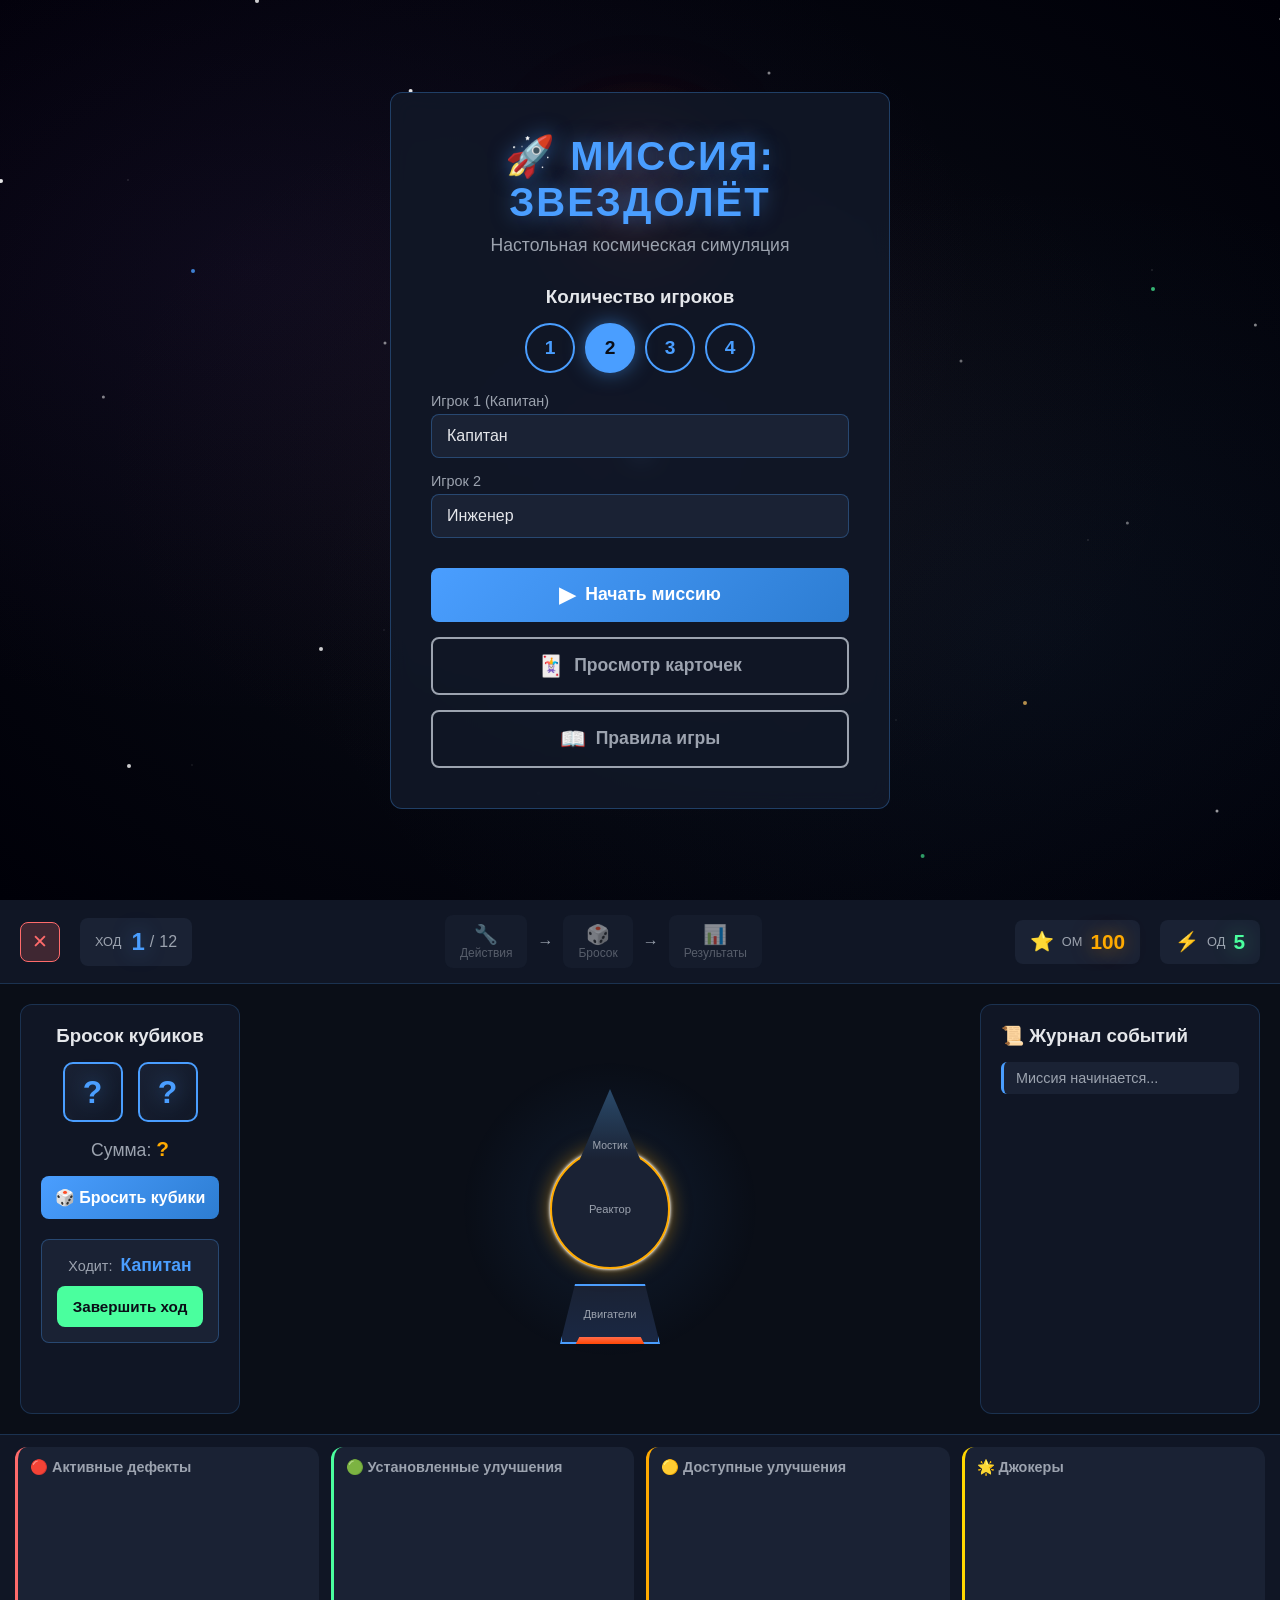
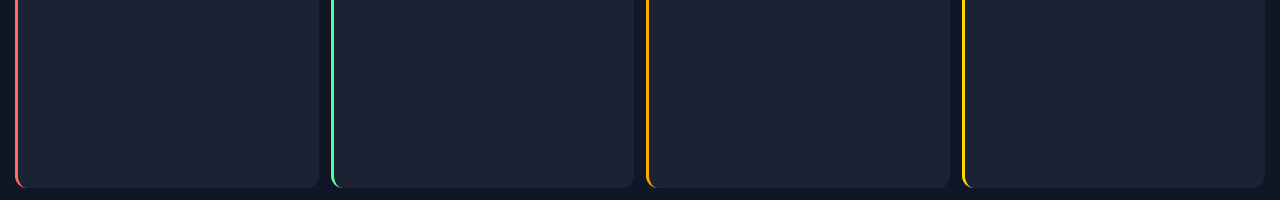
==== index.html @ b9dfc196 "Initial commit: Миссия Звездолёт - онлайн настольная игра - Игровой интерфейс на vanilla JavaScript " ====
<!DOCTYPE html>
<html lang="ru">
<head>
    <meta charset="UTF-8">
    <meta name="viewport" content="width=device-width, initial-scale=1.0">
    <title>Миссия: Звездолёт</title>
    <link rel="stylesheet" href="css/style.css">
</head>
<body>
    <!-- Анимированный фон - полёт к красной планете -->
    <div class="stars-bg">
        <div class="nebula"></div>
        <div class="twinkle"></div>
        <div class="star-streaks s1"></div>
        <div class="star-streaks s2"></div>
        <div class="star-streaks s3"></div>
        <div class="star-streaks s4"></div>
        <div class="star-streaks s5"></div>
        <div class="star-streaks s6"></div>
        <div class="star-streaks s7"></div>
        <div class="star-streaks s8"></div>
        <div class="stars"></div>
        <div class="stars2"></div>
        <div class="stars3"></div>
    </div>

    <!-- Главный контейнер -->
    <div id="app">
        <!-- Экран главного меню -->
        <div id="main-menu" class="screen active">
            <div class="menu-container">
                <h1 class="game-title">
                    <span class="title-icon">🚀</span>
                    МИССИЯ: ЗВЕЗДОЛЁТ
                </h1>
                <p class="subtitle">Настольная космическая симуляция</p>

                <div class="player-setup">
                    <h3>Количество игроков</h3>
                    <div class="player-count-selector">
                        <button class="player-btn" data-count="1">1</button>
                        <button class="player-btn active" data-count="2">2</button>
                        <button class="player-btn" data-count="3">3</button>
                        <button class="player-btn" data-count="4">4</button>
                    </div>

                    <div id="player-names" class="player-names">
                        <div class="player-input">
                            <label>Игрок 1 (Капитан)</label>
                            <input type="text" id="player-1" placeholder="Имя игрока" value="Капитан">
                        </div>
                        <div class="player-input">
                            <label>Игрок 2</label>
                            <input type="text" id="player-2" placeholder="Имя игрока" value="Инженер">
                        </div>
                    </div>
                </div>

                <button id="start-game" class="btn-primary">
                    <span class="btn-icon">▶</span>
                    Начать миссию
                </button>

                <button id="view-cards" class="btn-secondary">
                    <span class="btn-icon">🃏</span>
                    Просмотр карточек
                </button>

                <button id="view-rules" class="btn-secondary">
                    <span class="btn-icon">📖</span>
                    Правила игры
                </button>
            </div>
        </div>

        <!-- Экран просмотра карточек -->
        <div id="cards-viewer" class="screen">
            <div class="viewer-header">
                <button id="back-to-menu" class="btn-back">← Назад</button>
                <h2>Библиотека карточек</h2>
                <div class="card-filters">
                    <button class="filter-btn active" data-filter="all">Все</button>
                    <button class="filter-btn" data-filter="defects">Дефекты</button>
                    <button class="filter-btn" data-filter="upgrades">Улучшения</button>
                    <button class="filter-btn" data-filter="jokers">Джокеры</button>
                </div>
            </div>
            <div id="cards-grid" class="cards-grid"></div>
        </div>

        <!-- Игровой экран -->
        <div id="game-screen" class="screen">
            <!-- Верхняя панель статуса -->
            <div class="game-header">
                <div class="header-left">
                    <button id="exit-game" class="btn-exit">✕</button>
                    <div class="turn-info">
                        <span class="turn-label">ХОД</span>
                        <span id="current-turn" class="turn-number">1</span>
                        <span class="turn-divider">/</span>
                        <span id="max-turns" class="turn-max">12</span>
                    </div>
                </div>

                <div class="header-center">
                    <div class="phase-indicator">
                        <div class="phase planning" data-phase="planning">
                            <span class="phase-icon">🔧</span>
                            <span class="phase-name">Действия</span>
                        </div>
                        <div class="phase-arrow">→</div>
                        <div class="phase dice-roll" data-phase="dice_roll">
                            <span class="phase-icon">🎲</span>
                            <span class="phase-name">Бросок</span>
                        </div>
                        <div class="phase-arrow">→</div>
                        <div class="phase results" data-phase="results">
                            <span class="phase-icon">📊</span>
                            <span class="phase-name">Результаты</span>
                        </div>
                    </div>
                </div>

                <div class="header-right">
                    <div class="resource mission-points">
                        <span class="resource-icon">⭐</span>
                        <span class="resource-label">ОМ</span>
                        <span id="mission-points" class="resource-value">100</span>
                    </div>
                    <div class="resource action-points">
                        <span class="resource-icon">⚡</span>
                        <span class="resource-label">ОД</span>
                        <span id="action-points" class="resource-value">5</span>
                    </div>
                </div>
            </div>

            <!-- Основная игровая область -->
            <div class="game-main">
                <!-- Панель кубиков и игрока -->
                <div class="dice-panel">
                    <h3>Бросок кубиков</h3>
                    <div class="dice-container">
                        <div id="dice-1" class="dice">?</div>
                        <div id="dice-2" class="dice">?</div>
                    </div>
                    <div class="dice-total">
                        Сумма: <span id="dice-total">?</span>
                    </div>
                    <button id="roll-dice" class="btn-dice">🎲 Бросить кубики</button>

                    <!-- Текущий игрок -->
                    <div class="current-player-panel">
                        <div class="player-info">
                            <span class="player-label">Ходит:</span>
                            <span id="current-player-name" class="player-name">Капитан</span>
                        </div>
                        <button id="end-turn" class="btn-end-turn">Завершить ход</button>
                    </div>
                </div>

                <!-- Центральная область - Корабль -->
                <div class="ship-area">
                    <div class="ship-visual">
                        <div class="ship-hull">
                            <div class="ship-section engine">
                                <span class="section-name">Двигатели</span>
                            </div>
                            <div class="ship-section core">
                                <span class="section-name">Реактор</span>
                            </div>
                            <div class="ship-section bridge">
                                <span class="section-name">Мостик</span>
                            </div>
                        </div>
                    </div>
                </div>

                <!-- Лог событий -->
                <div class="event-log">
                    <h3>📜 Журнал событий</h3>
                    <div id="log-entries" class="log-entries">
                        <div class="log-entry">Миссия начинается...</div>
                    </div>
                </div>
            </div>

            <!-- Нижняя панель с картами -->
            <div class="game-cards">
                <!-- Активные дефекты -->
                <div class="cards-section defects-section">
                    <h3>🔴 Активные дефекты</h3>
                    <div id="active-defects" class="cards-row"></div>
                </div>

                <!-- Установленные улучшения -->
                <div class="cards-section upgrades-section">
                    <h3>🟢 Установленные улучшения</h3>
                    <div id="active-upgrades" class="cards-row"></div>
                </div>

                <!-- Доступные улучшения -->
                <div class="cards-section available-section">
                    <h3>🟡 Доступные улучшения</h3>
                    <div id="available-upgrades" class="cards-row"></div>
                </div>

                <!-- Джокеры игрока -->
                <div class="cards-section jokers-section">
                    <h3>🌟 Джокеры</h3>
                    <div id="player-jokers" class="cards-row"></div>
                </div>
            </div>
        </div>

        <!-- Экран завершения игры -->
        <div id="game-over" class="screen">
            <div class="game-over-container">
                <h1 id="game-over-title">Миссия завершена!</h1>
                <div class="final-score">
                    <span class="score-label">Итоговый счёт:</span>
                    <span id="final-score" class="score-value">0</span>
                    <span class="score-unit">ОМ</span>
                </div>
                <div id="game-over-message" class="game-over-message"></div>
                <button id="play-again" class="btn-primary">Играть снова</button>
                <button id="back-to-menu-end" class="btn-secondary">В меню</button>
            </div>
        </div>

        <!-- Модальное окно карточки -->
        <div id="card-modal" class="modal">
            <div class="modal-content">
                <button class="modal-close">✕</button>
                <div id="modal-card" class="modal-card"></div>
                <div id="modal-actions" class="modal-actions"></div>
            </div>
        </div>

        <!-- Модальное окно секции карточек -->
        <div id="section-modal" class="section-modal">
            <div class="section-modal-content">
                <div class="section-modal-header">
                    <h2 id="section-modal-title" class="section-modal-title"></h2>
                    <button id="section-modal-close" class="section-modal-close">✕</button>
                </div>
                <div id="section-modal-cards" class="section-modal-cards"></div>
            </div>
        </div>

        <!-- Модальное окно правил -->
        <div id="rules-modal" class="rules-modal">
            <div class="rules-modal-content">
                <div class="rules-modal-header">
                    <h2 class="rules-modal-title">Правила игры</h2>
                    <button id="rules-modal-close" class="rules-modal-close">✕</button>
                </div>
                <div class="rules-modal-body">
                    <section class="rules-section">
                        <h3>Цель игры</h3>
                        <p>Управляйте космическим кораблём и доведите миссию до конца с максимальным количеством Очков Миссии (ОМ). Игра длится 20 ходов.</p>
                    </section>

                    <section class="rules-section">
                        <h3>Ресурсы</h3>
                        <ul>
                            <li><strong>ОМ (Очки Миссии)</strong> — основной показатель успеха. Начинаете со 100 ОМ.</li>
                            <li><strong>ОД (Очки Действия)</strong> — тратятся на установку улучшений и ремонт. Каждый ход получаете 5 ОД.</li>
                        </ul>
                    </section>

                    <section class="rules-section">
                        <h3>Фазы хода</h3>
                        <ol>
                            <li><strong>Действия</strong> — устанавливайте улучшения, чините дефекты или ремонтируйте сломанные улучшения.</li>
                            <li><strong>Бросок кубиков</strong> — бросьте 2 кубика (сумма 2-12).</li>
                            <li><strong>Результаты</strong> — проверяется срабатывание дефектов и улучшений по выпавшей сумме.</li>
                        </ol>
                    </section>

                    <section class="rules-section">
                        <h3>Карточки</h3>
                        <div class="rules-card-types">
                            <div class="rules-card-type defect">
                                <h4>Дефекты</h4>
                                <p>Наносят урон при срабатывании. Можно починить за ОД. Каждый ход появляется новый дефект.</p>
                            </div>
                            <div class="rules-card-type upgrade">
                                <h4>Улучшения</h4>
                                <p>Приносят ОМ при срабатывании диапазона прибыли. Могут сломаться при выпадении диапазона поломки.</p>
                            </div>
                            <div class="rules-card-type joker">
                                <h4>Джокеры</h4>
                                <p>Особые карты с мощными эффектами. Появляются с 10-го хода. Используются один раз.</p>
                            </div>
                        </div>
                    </section>

                    <section class="rules-section">
                        <h3>Диапазоны срабатывания</h3>
                        <p>Каждая карта имеет диапазон чисел (например, 5-7). Если сумма кубиков попадает в диапазон — карта срабатывает.</p>
                        <ul>
                            <li>Дефекты: один диапазон — при срабатывании наносят урон</li>
                            <li>Улучшения: два диапазона — прибыль (получаете ОМ) и поломка (улучшение ломается)</li>
                        </ul>
                    </section>

                    <section class="rules-section">
                        <h3>Результаты миссии</h3>
                        <ul>
                            <li><strong>150+ ОМ</strong> — Блестящая победа!</li>
                            <li><strong>100-149 ОМ</strong> — Успешная миссия</li>
                            <li><strong>50-99 ОМ</strong> — Миссия завершена с потерями</li>
                            <li><strong>1-49 ОМ</strong> — Критический результат</li>
                            <li><strong>0 и меньше</strong> — Катастрофа</li>
                        </ul>
                    </section>
                </div>
            </div>
        </div>
    </div>

    <script src="js/cards.js"></script>
    <script src="js/app.js"></script>
</body>
</html>
---- css/style.css ----
/* === ПЕРЕМЕННЫЕ === */
:root {
    --bg-primary: #0a0e17;
    --bg-secondary: #111827;
    --bg-card: #1a2234;
    --bg-panel: rgba(17, 24, 39, 0.9);

    --color-primary: #4a9eff;
    --color-secondary: #4aff9e;
    --color-danger: #ff6b6b;
    --color-warning: #ffaa00;
    --color-text: #e5e7eb;
    --color-text-dim: #9ca3af;

    --glow-blue: 0 0 20px rgba(74, 158, 255, 0.5);
    --glow-green: 0 0 20px rgba(74, 255, 158, 0.5);
    --glow-red: 0 0 20px rgba(255, 107, 107, 0.5);
    --glow-yellow: 0 0 20px rgba(255, 170, 0, 0.5);

    --font-main: 'Segoe UI', Tahoma, Geneva, Verdana, sans-serif;
    --border-radius: 12px;
    --transition: all 0.3s ease;
}

/* === СБРОС И БАЗОВЫЕ СТИЛИ === */
* {
    margin: 0;
    padding: 0;
    box-sizing: border-box;
}

body {
    font-family: var(--font-main);
    background: var(--bg-primary);
    color: var(--color-text);
    min-height: 100vh;
    overflow-x: hidden;
}

/* === АНИМИРОВАННЫЙ ФОН - ПОЛЁТ К КРАСНОЙ ПЛАНЕТЕ === */
.stars-bg {
    position: fixed;
    top: 0;
    left: 0;
    width: 100%;
    height: 100%;
    z-index: -1;
    overflow: hidden;
    background: radial-gradient(ellipse at center, #0a0e17 0%, #000008 100%);
    perspective: 1000px;
}

/* Красная планета (Марс) на горизонте */
.stars-bg::before {
    content: '';
    position: absolute;
    top: 15%;
    left: 50%;
    transform: translateX(-50%);
    width: 120px;
    height: 120px;
    border-radius: 50%;
    background:
        radial-gradient(circle at 35% 35%, #ff6b4a 0%, #cc3d2a 30%, #8b2500 70%, #4a1000 100%);
    box-shadow:
        0 0 60px rgba(255, 100, 50, 0.4),
        0 0 120px rgba(255, 50, 0, 0.2),
        inset -15px -10px 30px rgba(0, 0, 0, 0.5),
        inset 5px 5px 20px rgba(255, 150, 100, 0.3);
    animation: planetPulse 8s ease-in-out infinite, planetApproach 120s linear infinite;
}

/* Кольцо вокруг планеты (атмосфера) */
.stars-bg::after {
    content: '';
    position: absolute;
    top: 15%;
    left: 50%;
    transform: translateX(-50%);
    width: 140px;
    height: 140px;
    border-radius: 50%;
    background: transparent;
    box-shadow:
        0 0 40px rgba(255, 100, 50, 0.15),
        0 0 80px rgba(255, 50, 0, 0.1);
    animation: planetApproach 120s linear infinite;
}

@keyframes planetPulse {
    0%, 100% { box-shadow: 0 0 60px rgba(255, 100, 50, 0.4), 0 0 120px rgba(255, 50, 0, 0.2), inset -15px -10px 30px rgba(0, 0, 0, 0.5), inset 5px 5px 20px rgba(255, 150, 100, 0.3); }
    50% { box-shadow: 0 0 80px rgba(255, 100, 50, 0.5), 0 0 150px rgba(255, 50, 0, 0.3), inset -15px -10px 30px rgba(0, 0, 0, 0.5), inset 5px 5px 20px rgba(255, 150, 100, 0.3); }
}

@keyframes planetApproach {
    0% { transform: translateX(-50%) scale(0.8); opacity: 0.7; }
    50% { transform: translateX(-50%) scale(1.2); opacity: 1; }
    100% { transform: translateX(-50%) scale(0.8); opacity: 0.7; }
}

/* Контейнер для звёзд с эффектом разбегания */
.stars, .stars2, .stars3 {
    position: absolute;
    top: 50%;
    left: 50%;
    width: 2px;
    height: 2px;
    border-radius: 50%;
    transform-style: preserve-3d;
}

/* Слой быстрых звёзд (ближние) */
.stars {
    box-shadow:
        /* Звёзды разлетаются от центра */
        -50vw -30vh 0 1px rgba(255, 255, 255, 0.9),
        60vw -25vh 0 0.5px rgba(255, 255, 255, 0.7),
        -40vw 35vh 0 1px rgba(255, 255, 255, 0.8),
        45vw 40vh 0 0.5px rgba(255, 255, 255, 0.6),
        -70vw -10vh 0 1px white,
        75vw 15vh 0 0.5px rgba(255, 255, 255, 0.7),
        -30vw -50vh 0 1px rgba(255, 255, 255, 0.8),
        35vw 55vh 0 0.5px white,
        -80vw 25vh 0 1px rgba(255, 255, 255, 0.6),
        85vw -35vh 0 1px rgba(255, 255, 255, 0.9),
        -20vw 60vh 0 0.5px rgba(255, 255, 255, 0.7),
        25vw -65vh 0 1px white,
        -90vw -5vh 0 0.5px rgba(255, 255, 255, 0.8),
        95vw 8vh 0 1px rgba(255, 255, 255, 0.6),
        -55vw 45vh 0 1px rgba(255, 255, 255, 0.9),
        50vw -48vh 0 0.5px white;
    animation: starsExpand 20s linear infinite;
}

/* Слой средних звёзд */
.stars2 {
    box-shadow:
        -35vw -20vh 0 1px rgba(74, 158, 255, 0.8),
        40vw -18vh 0 1px rgba(74, 255, 158, 0.7),
        -25vw 22vh 0 1px rgba(255, 255, 255, 0.8),
        30vw 28vh 0 1px rgba(255, 200, 100, 0.7),
        -60vw -8vh 0 1px rgba(74, 158, 255, 0.6),
        55vw 12vh 0 1px white,
        -18vw -40vh 0 1px rgba(255, 255, 255, 0.9),
        22vw 45vh 0 1px rgba(74, 255, 158, 0.6),
        -75vw 18vh 0 1px rgba(255, 170, 100, 0.7),
        70vw -22vh 0 1px rgba(74, 158, 255, 0.8),
        -12vw 52vh 0 1px white,
        15vw -55vh 0 1px rgba(255, 255, 255, 0.7),
        -85vw -15vh 0 1px rgba(74, 255, 158, 0.5),
        80vw 5vh 0 1px rgba(255, 200, 100, 0.8);
    animation: starsExpand 30s linear infinite;
    animation-delay: -10s;
}

/* Слой дальних звёзд (медленные) */
.stars3 {
    box-shadow:
        -20vw -12vh 0 0.5px rgba(255, 255, 255, 0.5),
        25vw -10vh 0 0.5px rgba(255, 255, 255, 0.4),
        -15vw 14vh 0 0.5px rgba(255, 255, 255, 0.5),
        18vw 16vh 0 0.5px rgba(255, 255, 255, 0.4),
        -42vw -6vh 0 0.5px rgba(255, 255, 255, 0.5),
        38vw 8vh 0 0.5px rgba(255, 255, 255, 0.4),
        -10vw -28vh 0 0.5px rgba(255, 255, 255, 0.6),
        12vw 30vh 0 0.5px rgba(255, 255, 255, 0.5),
        -52vw 10vh 0 0.5px rgba(255, 255, 255, 0.4),
        48vw -14vh 0 0.5px rgba(255, 255, 255, 0.5),
        -8vw 38vh 0 0.5px rgba(255, 255, 255, 0.4),
        10vw -42vh 0 0.5px rgba(255, 255, 255, 0.5);
    animation: starsExpand 40s linear infinite;
    animation-delay: -20s;
}

/* Анимация разбегания звёзд от центра */
@keyframes starsExpand {
    0% {
        transform: scale(0) translateZ(0);
        opacity: 0;
    }
    10% {
        opacity: 1;
    }
    90% {
        opacity: 1;
    }
    100% {
        transform: scale(1.5) translateZ(200px);
        opacity: 0;
    }
}

/* Дополнительные мерцающие звёзды на фоне */
.stars-bg .twinkle {
    position: absolute;
    width: 100%;
    height: 100%;
    background-image:
        radial-gradient(1px 1px at 10% 20%, rgba(255,255,255,0.3), transparent),
        radial-gradient(1px 1px at 30% 70%, rgba(255,255,255,0.2), transparent),
        radial-gradient(1px 1px at 50% 40%, rgba(255,255,255,0.3), transparent),
        radial-gradient(1px 1px at 70% 80%, rgba(255,255,255,0.2), transparent),
        radial-gradient(1px 1px at 90% 30%, rgba(255,255,255,0.3), transparent),
        radial-gradient(1px 1px at 15% 85%, rgba(255,255,255,0.2), transparent),
        radial-gradient(1px 1px at 85% 60%, rgba(255,255,255,0.3), transparent);
    animation: twinkle 3s ease-in-out infinite;
}

@keyframes twinkle {
    0%, 100% { opacity: 0.3; }
    50% { opacity: 0.8; }
}

/* Космическая туманность */
.nebula {
    position: absolute;
    top: 0;
    left: 0;
    width: 100%;
    height: 100%;
    background:
        radial-gradient(ellipse at 20% 30%, rgba(100, 50, 150, 0.1) 0%, transparent 50%),
        radial-gradient(ellipse at 80% 70%, rgba(50, 100, 150, 0.08) 0%, transparent 50%),
        radial-gradient(ellipse at 50% 50%, rgba(150, 50, 50, 0.05) 0%, transparent 60%);
    animation: nebulaShift 30s ease-in-out infinite;
}

@keyframes nebulaShift {
    0%, 100% { opacity: 0.6; transform: scale(1); }
    50% { opacity: 0.8; transform: scale(1.1); }
}

/* Световые следы звёзд (эффект варпа) */
.star-streaks {
    position: absolute;
    top: 50%;
    left: 50%;
    width: 2px;
    height: 2px;
    background: white;
    border-radius: 50%;
    box-shadow:
        0 0 6px 2px rgba(255, 255, 255, 0.9),
        0 0 15px 4px rgba(74, 158, 255, 0.5);
}

.star-streaks.s1 {
    --angle: 20deg;
    --duration: 9s;
    --delay: 0s;
    animation: streakFly var(--duration) linear infinite;
    animation-delay: var(--delay);
}

.star-streaks.s2 {
    --angle: -30deg;
    --duration: 11s;
    --delay: -3s;
    animation: streakFly var(--duration) linear infinite;
    animation-delay: var(--delay);
}

.star-streaks.s3 {
    --angle: 160deg;
    --duration: 10s;
    --delay: -6s;
    animation: streakFly var(--duration) linear infinite;
    animation-delay: var(--delay);
}

.star-streaks.s4 {
    --angle: -150deg;
    --duration: 12s;
    --delay: -9s;
    animation: streakFly var(--duration) linear infinite;
    animation-delay: var(--delay);
}

.star-streaks.s5 {
    --angle: 75deg;
    --duration: 8s;
    --delay: -1.5s;
    animation: streakFly var(--duration) linear infinite;
    animation-delay: var(--delay);
}

.star-streaks.s6 {
    --angle: -85deg;
    --duration: 10.5s;
    --delay: -4.5s;
    animation: streakFly var(--duration) linear infinite;
    animation-delay: var(--delay);
}

.star-streaks.s7 {
    --angle: 110deg;
    --duration: 9.5s;
    --delay: -7.5s;
    animation: streakFly var(--duration) linear infinite;
    animation-delay: var(--delay);
}

.star-streaks.s8 {
    --angle: -120deg;
    --duration: 11.5s;
    --delay: -10.5s;
    animation: streakFly var(--duration) linear infinite;
    animation-delay: var(--delay);
}

@keyframes streakFly {
    0% {
        transform: rotate(var(--angle)) translateY(0);
        opacity: 0;
        width: 2px;
        height: 2px;
    }
    5% {
        opacity: 1;
    }
    30% {
        width: 2px;
        height: 40px;
    }
    70% {
        width: 2px;
        height: 100px;
        opacity: 0.9;
    }
    100% {
        transform: rotate(var(--angle)) translateY(120vmax);
        opacity: 0;
        width: 1px;
        height: 200px;
    }
}

/* Дополнительные разлетающиеся частицы */
.stars-bg .stars::before,
.stars-bg .stars2::before,
.stars-bg .stars3::before {
    content: '';
    position: absolute;
    top: 0;
    left: 0;
    width: 100%;
    height: 100%;
    background: radial-gradient(circle at center, rgba(255,255,255,0.1) 0%, transparent 70%);
    animation: centerGlow 4s ease-in-out infinite;
}

@keyframes centerGlow {
    0%, 100% { opacity: 0.3; transform: scale(0.8); }
    50% { opacity: 0.6; transform: scale(1.2); }
}

/* === ЭКРАНЫ === */
.screen {
    display: none;
    min-height: 100vh;
}

.screen.active {
    display: flex;
    flex-direction: column;
}

/* === ГЛАВНОЕ МЕНЮ === */
#main-menu {
    justify-content: center;
    align-items: center;
    padding: 20px;
}

.menu-container {
    background: var(--bg-panel);
    border: 1px solid rgba(74, 158, 255, 0.3);
    border-radius: var(--border-radius);
    padding: 40px;
    max-width: 500px;
    width: 100%;
    text-align: center;
    backdrop-filter: blur(10px);
}

.game-title {
    font-size: 2.5rem;
    font-weight: bold;
    color: var(--color-primary);
    text-shadow: var(--glow-blue);
    margin-bottom: 10px;
    letter-spacing: 2px;
}

.title-icon {
    display: inline-block;
    animation: float 3s ease-in-out infinite;
}

@keyframes float {
    0%, 100% { transform: translateY(0); }
    50% { transform: translateY(-10px); }
}

.subtitle {
    color: var(--color-text-dim);
    margin-bottom: 30px;
    font-size: 1.1rem;
}

.player-setup {
    margin-bottom: 30px;
}

.player-setup h3 {
    margin-bottom: 15px;
    color: var(--color-text);
}

.player-count-selector {
    display: flex;
    justify-content: center;
    gap: 10px;
    margin-bottom: 20px;
}

.player-btn {
    width: 50px;
    height: 50px;
    border: 2px solid var(--color-primary);
    background: transparent;
    color: var(--color-primary);
    font-size: 1.2rem;
    font-weight: bold;
    border-radius: 50%;
    cursor: pointer;
    transition: var(--transition);
}

.player-btn:hover, .player-btn.active {
    background: var(--color-primary);
    color: var(--bg-primary);
    box-shadow: var(--glow-blue);
}

.player-names {
    display: flex;
    flex-direction: column;
    gap: 15px;
}

.player-input {
    text-align: left;
}

.player-input label {
    display: block;
    margin-bottom: 5px;
    color: var(--color-text-dim);
    font-size: 0.9rem;
}

.player-input input {
    width: 100%;
    padding: 12px 15px;
    background: var(--bg-card);
    border: 1px solid rgba(74, 158, 255, 0.3);
    border-radius: 8px;
    color: var(--color-text);
    font-size: 1rem;
    transition: var(--transition);
}

.player-input input:focus {
    outline: none;
    border-color: var(--color-primary);
    box-shadow: var(--glow-blue);
}

/* === КНОПКИ === */
.btn-primary, .btn-secondary {
    display: flex;
    align-items: center;
    justify-content: center;
    gap: 10px;
    width: 100%;
    padding: 15px 25px;
    border: none;
    border-radius: 8px;
    font-size: 1.1rem;
    font-weight: bold;
    cursor: pointer;
    transition: var(--transition);
    margin-top: 15px;
}

.btn-primary {
    background: linear-gradient(135deg, var(--color-primary), #2d7dd2);
    color: white;
}

.btn-primary:hover {
    transform: translateY(-2px);
    box-shadow: var(--glow-blue);
}

.btn-secondary {
    background: transparent;
    border: 2px solid var(--color-text-dim);
    color: var(--color-text-dim);
}

.btn-secondary:hover {
    border-color: var(--color-secondary);
    color: var(--color-secondary);
}

.btn-icon {
    font-size: 1.3rem;
}

/* === ПРОСМОТР КАРТОЧЕК === */
#cards-viewer {
    padding: 20px;
}

.viewer-header {
    display: flex;
    align-items: center;
    gap: 20px;
    margin-bottom: 20px;
    flex-wrap: wrap;
}

.btn-back {
    padding: 10px 20px;
    background: var(--bg-card);
    border: 1px solid var(--color-primary);
    color: var(--color-primary);
    border-radius: 8px;
    cursor: pointer;
    transition: var(--transition);
}

.btn-back:hover {
    background: var(--color-primary);
    color: white;
}

.viewer-header h2 {
    flex: 1;
    color: var(--color-text);
}

.card-filters {
    display: flex;
    gap: 10px;
}

.filter-btn {
    padding: 8px 16px;
    background: transparent;
    border: 1px solid var(--color-text-dim);
    color: var(--color-text-dim);
    border-radius: 20px;
    cursor: pointer;
    transition: var(--transition);
}

.filter-btn:hover {
    border-color: var(--color-primary);
    color: var(--color-primary);
}

.filter-btn.active {
    background: var(--color-primary);
    border-color: var(--color-primary);
    color: white;
}

.cards-grid {
    display: grid;
    grid-template-columns: repeat(auto-fill, minmax(200px, 1fr));
    gap: 20px;
    padding-bottom: 20px;
}

/* === ИГРОВОЙ ЭКРАН === */
#game-screen {
    height: 100vh;
    display: flex;
    flex-direction: column;
}

.game-header {
    display: flex;
    justify-content: space-between;
    align-items: center;
    padding: 15px 20px;
    background: var(--bg-panel);
    border-bottom: 1px solid rgba(74, 158, 255, 0.2);
}

.header-left, .header-right {
    display: flex;
    align-items: center;
    gap: 20px;
}

.btn-exit {
    width: 40px;
    height: 40px;
    background: rgba(255, 107, 107, 0.2);
    border: 1px solid var(--color-danger);
    color: var(--color-danger);
    border-radius: 8px;
    cursor: pointer;
    font-size: 1.2rem;
    transition: var(--transition);
}

.btn-exit:hover {
    background: var(--color-danger);
    color: white;
}

.turn-info {
    display: flex;
    align-items: center;
    gap: 5px;
    background: var(--bg-card);
    padding: 10px 15px;
    border-radius: 8px;
}

.turn-label {
    color: var(--color-text-dim);
    font-size: 0.8rem;
    margin-right: 5px;
}

.turn-number {
    color: var(--color-primary);
    font-size: 1.5rem;
    font-weight: bold;
    text-shadow: var(--glow-blue);
}

.turn-divider {
    color: var(--color-text-dim);
}

.turn-max {
    color: var(--color-text-dim);
}

.header-center {
    flex: 1;
    display: flex;
    justify-content: center;
}

.phase-indicator {
    display: flex;
    align-items: center;
    gap: 10px;
}

.phase {
    display: flex;
    flex-direction: column;
    align-items: center;
    padding: 8px 15px;
    background: var(--bg-card);
    border-radius: 8px;
    opacity: 0.5;
    transition: var(--transition);
}

.phase.active {
    opacity: 1;
    border: 1px solid var(--color-primary);
    box-shadow: var(--glow-blue);
}

.phase-icon {
    font-size: 1.2rem;
}

.phase-name {
    font-size: 0.75rem;
    color: var(--color-text-dim);
}

.phase.active .phase-name {
    color: var(--color-primary);
}

.phase-arrow {
    color: var(--color-text-dim);
}

.resource {
    display: flex;
    align-items: center;
    gap: 8px;
    background: var(--bg-card);
    padding: 10px 15px;
    border-radius: 8px;
}

.resource-icon {
    font-size: 1.2rem;
}

.resource-label {
    color: var(--color-text-dim);
    font-size: 0.8rem;
}

.resource-value {
    font-size: 1.3rem;
    font-weight: bold;
}

.mission-points .resource-value {
    color: var(--color-warning);
    text-shadow: var(--glow-yellow);
}

.action-points .resource-value {
    color: var(--color-secondary);
    text-shadow: var(--glow-green);
}

/* === ОСНОВНАЯ ИГРОВАЯ ОБЛАСТЬ === */
.game-main {
    display: grid;
    grid-template-columns: 250px 1fr 300px;
    gap: 20px;
    padding: 20px;
    height: 50vh;
    min-height: 250px;
    flex-shrink: 0;
}

.dice-panel {
    background: var(--bg-panel);
    border-radius: var(--border-radius);
    padding: 20px;
    text-align: center;
    border: 1px solid rgba(74, 158, 255, 0.2);
}

.dice-panel h3 {
    margin-bottom: 15px;
    color: var(--color-text);
}

.dice-container {
    display: flex;
    justify-content: center;
    gap: 15px;
    margin-bottom: 15px;
}

.dice {
    width: 60px;
    height: 60px;
    background: linear-gradient(135deg, var(--bg-card), var(--bg-secondary));
    border: 2px solid var(--color-primary);
    border-radius: 10px;
    display: flex;
    align-items: center;
    justify-content: center;
    font-size: 2rem;
    font-weight: bold;
    color: var(--color-primary);
    text-shadow: var(--glow-blue);
    transition: var(--transition);
}

.dice.rolling {
    animation: diceRoll 0.5s ease-in-out;
}

@keyframes diceRoll {
    0%, 100% { transform: rotate(0deg) scale(1); }
    25% { transform: rotate(10deg) scale(1.1); }
    75% { transform: rotate(-10deg) scale(1.1); }
}

.dice-total {
    font-size: 1.1rem;
    color: var(--color-text-dim);
    margin-bottom: 15px;
}

.dice-total span {
    color: var(--color-warning);
    font-weight: bold;
    font-size: 1.3rem;
}

.btn-dice {
    width: 100%;
    padding: 12px;
    background: linear-gradient(135deg, var(--color-primary), #2d7dd2);
    border: none;
    border-radius: 8px;
    color: white;
    font-size: 1rem;
    font-weight: bold;
    cursor: pointer;
    transition: var(--transition);
}

.btn-dice:hover:not(:disabled) {
    transform: translateY(-2px);
    box-shadow: var(--glow-blue);
}

.btn-dice:disabled {
    opacity: 0.5;
    cursor: not-allowed;
}

/* === ВИЗУАЛ КОРАБЛЯ === */
.ship-area {
    display: flex;
    flex-direction: column;
    align-items: center;
    justify-content: center;
    min-height: 0;
    overflow: visible;
    position: relative;
}

/* === УВЕДОМЛЕНИЯ О СРАБОТАВШИХ СОБЫТИЯХ === */
.event-notification {
    position: absolute;
    top: 50%;
    left: 50%;
    transform: translate(-50%, -50%) scale(0.8);
    padding: 20px 30px;
    background: rgba(17, 24, 39, 0.95);
    border-radius: 12px;
    border: 2px solid var(--color-primary);
    box-shadow: 0 10px 50px rgba(0, 0, 0, 0.8), var(--glow-blue);
    z-index: 100;
    text-align: center;
    min-width: 250px;
    max-width: 350px;
    opacity: 0;
    transition: opacity 0.3s ease, transform 0.3s ease;
    backdrop-filter: blur(10px);
}

.event-notification.show {
    opacity: 1;
    transform: translate(-50%, -50%) scale(1);
}

.event-notification.success {
    border-color: var(--color-secondary);
    box-shadow: 0 10px 50px rgba(0, 0, 0, 0.8), var(--glow-green);
}

.event-notification.defect {
    border-color: var(--color-danger);
    box-shadow: 0 10px 50px rgba(0, 0, 0, 0.8), var(--glow-red);
}

.event-notification.profit {
    border-color: var(--color-secondary);
    box-shadow: 0 10px 50px rgba(0, 0, 0, 0.8), var(--glow-green);
}

.event-notification.breakdown {
    border-color: var(--color-warning);
    box-shadow: 0 10px 50px rgba(0, 0, 0, 0.8), var(--glow-yellow);
}

.event-notification .event-icon {
    font-size: 2.5rem;
    margin-bottom: 10px;
}

.event-notification .event-title {
    font-size: 1.1rem;
    font-weight: bold;
    color: var(--color-text);
    margin-bottom: 8px;
}

.event-notification .event-message {
    font-size: 0.9rem;
    color: var(--color-text-dim);
    line-height: 1.4;
}

.event-notification.defect .event-title {
    color: var(--color-danger);
}

.event-notification.profit .event-title,
.event-notification.success .event-title {
    color: var(--color-secondary);
}

.event-notification.breakdown .event-title {
    color: var(--color-warning);
}

.ship-visual {
    position: relative;
    width: 100%;
    max-width: 300px;
    aspect-ratio: 1;
    flex-shrink: 1;
}

.ship-hull {
    position: relative;
    width: 100%;
    height: 100%;
    background:
        radial-gradient(ellipse at center, rgba(74, 158, 255, 0.1) 0%, transparent 70%);
}

.ship-section {
    position: absolute;
    background: var(--bg-card);
    border: 2px solid var(--color-primary);
    border-radius: 50%;
    display: flex;
    align-items: center;
    justify-content: center;
    transition: var(--transition);
}

.ship-section:hover {
    box-shadow: var(--glow-blue);
    transform: scale(1.05);
}

.ship-section.damaged {
    border-color: var(--color-danger);
    animation: pulse-red 2s infinite;
}

@keyframes pulse-red {
    0%, 100% { box-shadow: 0 0 10px rgba(255, 107, 107, 0.3); }
    50% { box-shadow: 0 0 25px rgba(255, 107, 107, 0.6); }
}

.section-name {
    font-size: 0.7rem;
    color: var(--color-text-dim);
    text-align: center;
}

.ship-section.engine {
    width: 100px;
    height: 60px;
    bottom: 5%;
    left: 50%;
    transform: translateX(-50%);
    border-radius: 0;
    clip-path: polygon(15% 0%, 85% 0%, 100% 100%, 0% 100%);
    background: linear-gradient(180deg, var(--bg-card) 0%, #1a2844 100%);
    filter: drop-shadow(0 0 1px white) drop-shadow(0 0 1px white);
}

.ship-section.engine .section-name {
    position: absolute;
    top: 50%;
    left: 50%;
    transform: translate(-50%, -50%);
}

.ship-section.engine::after {
    content: '';
    position: absolute;
    bottom: -10px;
    left: 10%;
    width: 80%;
    height: 15px;
    background: linear-gradient(180deg, #ff6b4a 0%, #ff4500 50%, #cc3d2a 100%);
    clip-path: polygon(10% 0%, 90% 0%, 100% 100%, 0% 100%);
    box-shadow: 0 5px 20px rgba(255, 100, 50, 0.6), 0 10px 40px rgba(255, 50, 0, 0.4);
    animation: engineFlame 0.3s ease-in-out infinite alternate;
}

@keyframes engineFlame {
    0% { opacity: 0.8; height: 12px; }
    100% { opacity: 1; height: 18px; }
}

.ship-section.core {
    width: 120px;
    height: 120px;
    top: 50%;
    left: 50%;
    transform: translate(-50%, -50%);
    border-color: var(--color-warning);
    box-shadow: 0 0 2px white, 0 0 4px white, var(--glow-yellow);
}

.ship-section.bridge {
    width: 60px;
    height: 70px;
    top: 10%;
    left: 50%;
    transform: translateX(-50%);
    border-radius: 0;
    clip-path: polygon(50% 0%, 100% 100%, 0% 100%);
    background: linear-gradient(180deg, #2a4a6a 0%, var(--bg-card) 100%);
    border: none;
    position: relative;
    filter: drop-shadow(0 0 1px white) drop-shadow(0 0 1px white);
}

/* Надпись внизу треугольника */
.ship-section.bridge .section-name {
    position: absolute;
    bottom: 8px;
    left: 50%;
    transform: translateX(-50%);
    white-space: nowrap;
    font-size: 0.65rem;
}

/* === ПАНЕЛЬ ИГРОКА В DICE-PANEL === */
.current-player-panel {
    display: flex;
    flex-direction: column;
    align-items: stretch;
    gap: 10px;
    margin-top: 20px;
    padding: 15px;
    background: var(--bg-card);
    border-radius: 8px;
    border: 1px solid rgba(74, 158, 255, 0.3);
}

.player-info {
    display: flex;
    align-items: center;
    gap: 8px;
    justify-content: center;
}

.player-label {
    color: var(--color-text-dim);
    font-size: 0.9rem;
}

.player-name {
    color: var(--color-primary);
    font-weight: bold;
    font-size: 1.1rem;
}

.btn-end-turn {
    width: 100%;
    padding: 12px 15px;
    background: var(--color-secondary);
    border: none;
    border-radius: 8px;
    color: var(--bg-primary);
    font-weight: bold;
    cursor: pointer;
    transition: var(--transition);
    font-size: 0.95rem;
}

.btn-end-turn:hover:not(:disabled) {
    box-shadow: var(--glow-green);
    transform: translateY(-2px);
}

.btn-end-turn:disabled {
    opacity: 0.5;
    cursor: not-allowed;
}

/* === ЛОГ СОБЫТИЙ === */
.event-log {
    background: var(--bg-panel);
    border-radius: var(--border-radius);
    padding: 20px;
    border: 1px solid rgba(74, 158, 255, 0.2);
    display: flex;
    flex-direction: column;
}

.event-log h3 {
    margin-bottom: 15px;
    color: var(--color-text);
}

.log-entries {
    flex: 1;
    overflow-y: auto;
    display: flex;
    flex-direction: column;
    gap: 8px;
}

.log-entry {
    padding: 8px 12px;
    background: var(--bg-card);
    border-radius: 6px;
    font-size: 0.9rem;
    color: var(--color-text-dim);
    border-left: 3px solid var(--color-primary);
}

.log-entry.danger {
    border-left-color: var(--color-danger);
    color: var(--color-danger);
}

.log-entry.success {
    border-left-color: var(--color-secondary);
    color: var(--color-secondary);
}

.log-entry.warning {
    border-left-color: var(--color-warning);
    color: var(--color-warning);
}

/* === ПАНЕЛЬ КАРТОЧЕК (адаптивная) === */
.game-cards {
    display: grid;
    grid-template-columns: repeat(auto-fit, minmax(280px, 1fr));
    gap: 12px;
    padding: 12px 15px;
    background: var(--bg-panel);
    border-top: 1px solid rgba(74, 158, 255, 0.2);
    flex: 1;
    overflow-x: hidden;
    overflow-y: auto;
    position: relative;
}

.cards-section {
    background: var(--bg-card);
    border-radius: var(--border-radius);
    padding: 12px;
    overflow: visible;
    min-width: 0;
}

.cards-section h3 {
    font-size: 0.9rem;
    margin-bottom: 10px;
    color: var(--color-text-dim);
}

.defects-section {
    border-left: 3px solid var(--color-danger);
}

.upgrades-section {
    border-left: 3px solid var(--color-secondary);
}

.available-section {
    border-left: 3px solid var(--color-warning);
}

.jokers-section {
    border-left: 3px solid #ffd700;
}

.cards-row {
    display: flex;
    flex-wrap: wrap;
    gap: 8px;
    overflow-x: auto;
    overflow-y: visible;
    padding-bottom: 5px;
}

/* === МИНИ-КАРТОЧКИ (адаптивные) === */
.mini-card {
    position: relative;
    flex: 1 1 140px;
    min-width: 140px;
    max-width: 200px;
    padding: 10px;
    background: var(--bg-secondary);
    border-radius: 10px;
    cursor: pointer;
    transition: var(--transition);
    border: 1px solid transparent;
}

.mini-card:hover {
    border-color: var(--color-primary);
    box-shadow: var(--glow-blue);
}

.mini-card.defect {
    border-left: 3px solid var(--color-danger);
}

.mini-card.upgrade {
    border-left: 3px solid var(--color-secondary);
}

.mini-card.upgrade.broken {
    border-left-color: var(--color-danger);
    border-color: var(--color-danger);
    background: linear-gradient(135deg, rgba(255, 107, 107, 0.15), var(--bg-secondary));
    animation: broken-pulse 2s ease-in-out infinite;
}

.mini-card.upgrade.broken .mini-card-name {
    color: var(--color-danger);
}

.mini-card.upgrade.broken .mini-card-trigger {
    color: var(--color-danger);
    font-weight: bold;
}

@keyframes broken-pulse {
    0%, 100% { box-shadow: 0 0 5px rgba(255, 107, 107, 0.3); }
    50% { box-shadow: 0 0 15px rgba(255, 107, 107, 0.5); }
}

.mini-card.available {
    border-left: 3px solid var(--color-warning);
}

.mini-card.joker {
    border-left: 3px solid #ffd700;
    background: linear-gradient(135deg, var(--bg-secondary), #1a1a2a);
}

.mini-card.joker:hover {
    border-color: #ffd700;
    box-shadow: 0 0 15px rgba(255, 215, 0, 0.3);
}

.mini-card.joker .mini-card-cost {
    color: #ffd700;
}

.mini-card-id {
    font-size: 0.7rem;
    color: var(--color-text-dim);
    margin-bottom: 4px;
}

.mini-card-name {
    font-size: 0.95rem;
    font-weight: bold;
    color: var(--color-text);
    margin-bottom: 6px;
    line-height: 1.2;
}

.mini-card-trigger {
    font-size: 0.75rem;
    color: var(--color-primary);
    margin-bottom: 4px;
    padding: 3px 6px;
    background: rgba(74, 158, 255, 0.15);
    border-radius: 4px;
    display: inline-block;
}

.mini-card-effect {
    font-size: 0.75rem;
    color: var(--color-text-dim);
    margin-bottom: 6px;
    line-height: 1.3;
}

.mini-card-cost {
    font-size: 0.8rem;
    color: var(--color-warning);
    font-weight: bold;
}

/* === ЗАГОЛОВКИ СЕКЦИЙ (кликабельные) === */
.cards-section h3 {
    cursor: pointer;
    transition: var(--transition);
    padding: 5px 8px;
    margin: -5px -8px 10px -8px;
    border-radius: 6px;
}

.cards-section h3:hover {
    background: rgba(74, 158, 255, 0.15);
    color: var(--color-primary);
}

.defects-section h3:hover {
    background: rgba(255, 107, 107, 0.15);
    color: var(--color-danger);
}

.upgrades-section h3:hover,
.available-section h3:hover {
    background: rgba(74, 255, 158, 0.15);
    color: var(--color-secondary);
}

.jokers-section h3:hover {
    background: rgba(255, 215, 0, 0.15);
    color: #ffd700;
}

/* === МОДАЛЬНОЕ ОКНО СЕКЦИИ === */
.section-modal {
    display: none;
    position: fixed;
    top: 0;
    left: 0;
    width: 100%;
    height: 100%;
    background: rgba(0, 0, 0, 0.9);
    z-index: 5000;
    justify-content: center;
    align-items: flex-start;
    padding: 20px;
    overflow-y: auto;
}

.section-modal.active {
    display: flex;
}

.section-modal-content {
    background: var(--bg-secondary);
    border-radius: var(--border-radius);
    padding: 25px;
    max-width: 95vw;
    max-height: 90vh;
    overflow-y: auto;
    position: relative;
    border: 1px solid rgba(74, 158, 255, 0.3);
    margin: auto;
}

.section-modal-header {
    display: flex;
    justify-content: space-between;
    align-items: center;
    margin-bottom: 20px;
    padding-bottom: 15px;
    border-bottom: 1px solid rgba(74, 158, 255, 0.2);
}

.section-modal-title {
    font-size: 1.5rem;
    font-weight: bold;
    color: var(--color-text);
}

.section-modal-close {
    width: 40px;
    height: 40px;
    background: transparent;
    border: 1px solid var(--color-text-dim);
    color: var(--color-text-dim);
    border-radius: 50%;
    cursor: pointer;
    font-size: 1.2rem;
    transition: var(--transition);
}

.section-modal-close:hover {
    background: var(--color-danger);
    border-color: var(--color-danger);
    color: white;
}

.section-modal-cards {
    display: flex;
    flex-wrap: wrap;
    gap: 20px;
    justify-content: center;
    align-items: flex-start;
}

.section-modal-card {
    cursor: pointer;
    transition: var(--transition);
    border-radius: var(--border-radius);
    overflow: hidden;
    width: 280px;
    flex-shrink: 0;
}

.section-modal-card:hover {
    transform: translateY(-5px);
    box-shadow: var(--glow-blue);
}

.section-modal-card svg {
    width: 100%;
    height: auto;
    display: block;
}

@media (max-width: 640px) {
    .section-modal-card {
        width: 100%;
        max-width: 300px;
    }
}

/* Цвета модального окна по типам */
.section-modal.defects .section-modal-title {
    color: var(--color-danger);
}

.section-modal.defects .section-modal-content {
    border-color: rgba(255, 107, 107, 0.3);
}

.section-modal.upgrades .section-modal-title,
.section-modal.available .section-modal-title {
    color: var(--color-secondary);
}

.section-modal.upgrades .section-modal-content,
.section-modal.available .section-modal-content {
    border-color: rgba(74, 255, 158, 0.3);
}

.section-modal.jokers .section-modal-title {
    color: #ffd700;
}

.section-modal.jokers .section-modal-content {
    border-color: rgba(255, 215, 0, 0.3);
}

/* === МОДАЛЬНОЕ ОКНО ПРАВИЛ === */
.rules-modal {
    display: none;
    position: fixed;
    top: 0;
    left: 0;
    width: 100%;
    height: 100%;
    background: rgba(0, 0, 0, 0.9);
    z-index: 6000;
    justify-content: center;
    align-items: flex-start;
    padding: 20px;
    overflow-y: auto;
}

.rules-modal.active {
    display: flex;
}

.rules-modal-content {
    background: var(--bg-secondary);
    border-radius: var(--border-radius);
    padding: 30px;
    max-width: 800px;
    width: 100%;
    position: relative;
    border: 1px solid rgba(74, 158, 255, 0.3);
    margin: auto;
}

.rules-modal-header {
    display: flex;
    justify-content: space-between;
    align-items: center;
    margin-bottom: 25px;
    padding-bottom: 15px;
    border-bottom: 1px solid rgba(74, 158, 255, 0.2);
}

.rules-modal-title {
    font-size: 1.8rem;
    font-weight: bold;
    color: var(--color-primary);
    text-shadow: var(--glow-blue);
}

.rules-modal-close {
    width: 40px;
    height: 40px;
    background: transparent;
    border: 1px solid var(--color-text-dim);
    color: var(--color-text-dim);
    border-radius: 50%;
    cursor: pointer;
    font-size: 1.2rem;
    transition: var(--transition);
}

.rules-modal-close:hover {
    background: var(--color-danger);
    border-color: var(--color-danger);
    color: white;
}

.rules-modal-body {
    color: var(--color-text);
    line-height: 1.6;
}

.rules-section {
    margin-bottom: 25px;
}

.rules-section h3 {
    color: var(--color-primary);
    font-size: 1.2rem;
    margin-bottom: 12px;
    padding-bottom: 8px;
    border-bottom: 1px solid rgba(74, 158, 255, 0.2);
}

.rules-section p {
    margin-bottom: 10px;
    color: var(--color-text-dim);
}

.rules-section ul,
.rules-section ol {
    margin-left: 20px;
    color: var(--color-text-dim);
}

.rules-section li {
    margin-bottom: 8px;
}

.rules-section strong {
    color: var(--color-text);
}

.rules-card-types {
    display: grid;
    grid-template-columns: repeat(auto-fit, minmax(200px, 1fr));
    gap: 15px;
    margin-top: 15px;
}

.rules-card-type {
    padding: 15px;
    border-radius: 10px;
    background: var(--bg-card);
}

.rules-card-type h4 {
    font-size: 1rem;
    margin-bottom: 8px;
}

.rules-card-type p {
    font-size: 0.9rem;
    margin-bottom: 0;
}

.rules-card-type.defect {
    border-left: 3px solid var(--color-danger);
}

.rules-card-type.defect h4 {
    color: var(--color-danger);
}

.rules-card-type.upgrade {
    border-left: 3px solid var(--color-secondary);
}

.rules-card-type.upgrade h4 {
    color: var(--color-secondary);
}

.rules-card-type.joker {
    border-left: 3px solid #ffd700;
}

.rules-card-type.joker h4 {
    color: #ffd700;
}

/* === МОДАЛЬНОЕ ОКНО === */
.modal {
    display: none;
    position: fixed;
    top: 0;
    left: 0;
    width: 100%;
    height: 100%;
    background: rgba(0, 0, 0, 0.8);
    z-index: 1000;
    justify-content: center;
    align-items: center;
    padding: 20px;
}

.modal.active {
    display: flex;
}

.modal-content {
    background: var(--bg-secondary);
    border-radius: var(--border-radius);
    padding: 30px;
    max-width: 400px;
    width: 100%;
    position: relative;
    border: 1px solid rgba(74, 158, 255, 0.3);
}

.modal-close {
    position: absolute;
    top: 15px;
    right: 15px;
    width: 30px;
    height: 30px;
    background: transparent;
    border: 1px solid var(--color-text-dim);
    color: var(--color-text-dim);
    border-radius: 50%;
    cursor: pointer;
    transition: var(--transition);
}

.modal-close:hover {
    background: var(--color-danger);
    border-color: var(--color-danger);
    color: white;
}

.modal-card {
    margin-bottom: 20px;
}

.modal-actions {
    display: flex;
    gap: 10px;
}

.modal-actions button {
    flex: 1;
    padding: 12px;
    border: none;
    border-radius: 8px;
    font-weight: bold;
    cursor: pointer;
    transition: var(--transition);
}

.btn-action {
    background: var(--color-secondary);
    color: var(--bg-primary);
}

.btn-action:hover:not(:disabled) {
    box-shadow: var(--glow-green);
}

.btn-action:disabled {
    opacity: 0.5;
    cursor: not-allowed;
}

.btn-cancel {
    background: transparent;
    border: 1px solid var(--color-text-dim);
    color: var(--color-text-dim);
}

.btn-cancel:hover {
    border-color: var(--color-danger);
    color: var(--color-danger);
}

/* === ЭКРАН КОНЦА ИГРЫ === */
#game-over {
    justify-content: center;
    align-items: center;
    padding: 20px;
}

.game-over-container {
    background: var(--bg-panel);
    border-radius: var(--border-radius);
    padding: 50px;
    text-align: center;
    max-width: 500px;
    border: 1px solid rgba(74, 158, 255, 0.3);
}

.game-over-container h1 {
    font-size: 2rem;
    color: var(--color-primary);
    margin-bottom: 30px;
    text-shadow: var(--glow-blue);
}

.final-score {
    display: flex;
    align-items: center;
    justify-content: center;
    gap: 10px;
    margin-bottom: 20px;
}

.score-label {
    color: var(--color-text-dim);
}

.score-value {
    font-size: 3rem;
    font-weight: bold;
    color: var(--color-warning);
    text-shadow: var(--glow-yellow);
}

.score-unit {
    color: var(--color-text-dim);
}

.game-over-message {
    color: var(--color-text-dim);
    margin-bottom: 30px;
    font-size: 1.1rem;
}

/* === SVG КАРТОЧКА В СЕТКЕ === */
.card-wrapper {
    cursor: pointer;
    transition: var(--transition);
    border-radius: var(--border-radius);
    overflow: hidden;
}

.card-wrapper:hover {
    transform: translateY(-5px);
    box-shadow: var(--glow-blue);
}

.card-wrapper svg {
    width: 100%;
    height: auto;
    display: block;
}

/* === АДАПТИВНОСТЬ === */
@media (max-width: 1400px) {
    .game-main {
        grid-template-columns: 220px 1fr 280px;
    }
}

@media (max-width: 1200px) {
    .game-main {
        grid-template-columns: 200px 1fr 250px;
    }

    .mini-card {
        min-width: 120px;
        max-width: 160px;
        padding: 8px;
    }

    .mini-card-name {
        font-size: 0.85rem;
    }
}

@media (max-width: 992px) {
    .game-main {
        grid-template-columns: 1fr;
        grid-template-rows: auto auto auto;
        height: auto;
        min-height: auto;
    }

    .dice-panel, .event-log {
        order: 1;
    }

    .ship-area {
        order: 0;
    }

    .game-cards {
        grid-template-columns: repeat(auto-fit, minmax(250px, 1fr));
    }

    .mini-card {
        min-width: 130px;
        max-width: none;
    }
}

@media (max-width: 768px) {
    .game-title {
        font-size: 1.8rem;
    }

    .phase-indicator {
        flex-wrap: wrap;
        justify-content: center;
    }

    .header-center {
        order: 3;
        flex-basis: 100%;
        margin-top: 10px;
    }

    .game-header {
        flex-wrap: wrap;
    }

    .game-cards {
        grid-template-columns: 1fr;
        padding: 10px;
    }

    .cards-section {
        padding: 10px;
    }

    .mini-card {
        min-width: 100px;
        flex: 1 1 100px;
    }
}

@media (max-width: 480px) {
    .mini-card {
        min-width: 80px;
        flex: 1 1 80px;
        padding: 6px;
    }

    .mini-card-name {
        font-size: 0.75rem;
    }

    .mini-card-trigger,
    .mini-card-effect,
    .mini-card-cost {
        font-size: 0.65rem;
    }
}

/* === СКРОЛЛБАР === */
::-webkit-scrollbar {
    width: 8px;
    height: 8px;
}

::-webkit-scrollbar-track {
    background: var(--bg-card);
    border-radius: 4px;
}

::-webkit-scrollbar-thumb {
    background: var(--color-primary);
    border-radius: 4px;
}

::-webkit-scrollbar-thumb:hover {
    background: #5aafff;
}
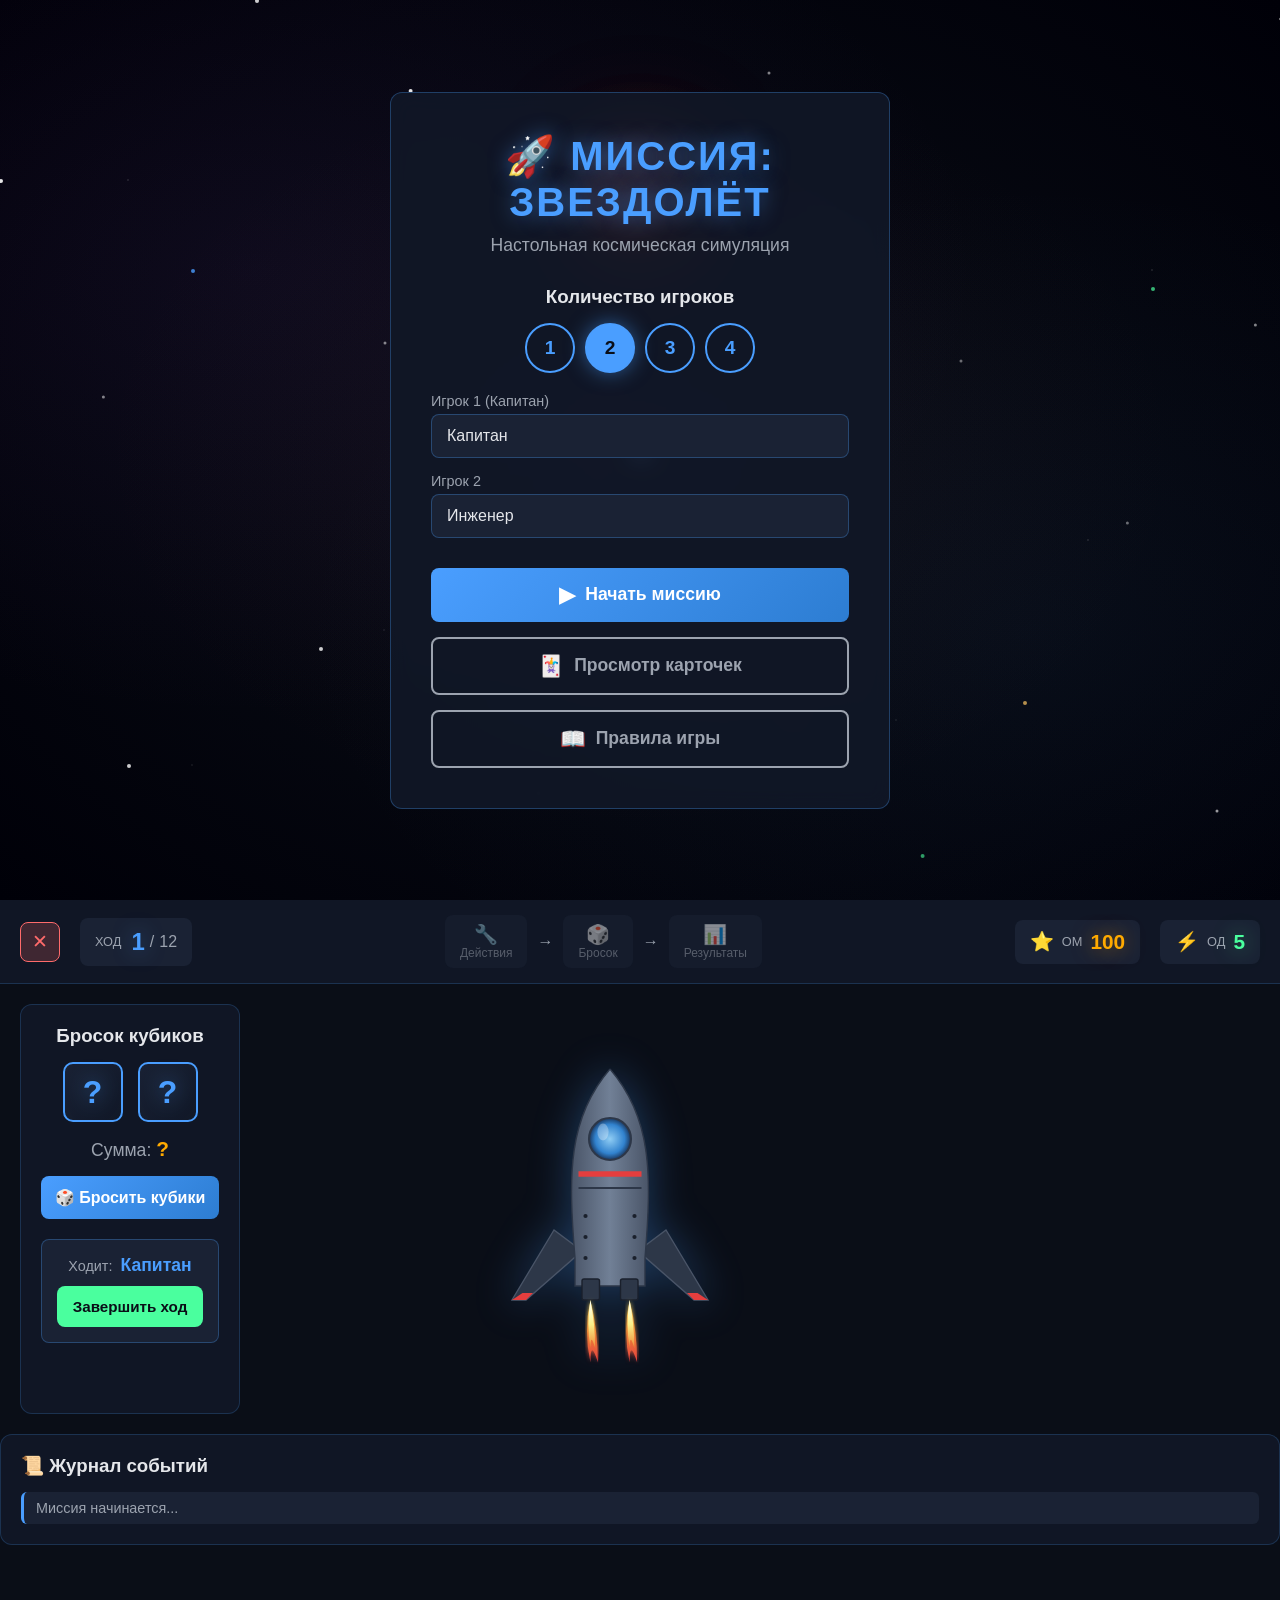
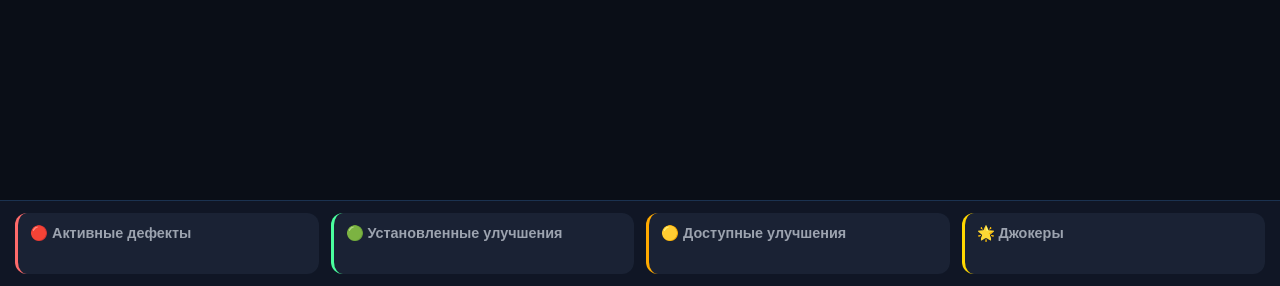
==== commit 4ea3dfc6: "feat: заменён CSS-корабль на SVG изображение - Добавлен анимированный SVG корабль (images/ship.svg) " ====
--- a/index.html
+++ b/index.html
@@ -162,18 +162,9 @@
                 <!-- Центральная область - Корабль -->
                 <div class="ship-area">
                     <div class="ship-visual">
-                        <div class="ship-hull">
-                            <div class="ship-section engine">
-                                <span class="section-name">Двигатели</span>
-                            </div>
-                            <div class="ship-section core">
-                                <span class="section-name">Реактор</span>
-                            </div>
-                            <div class="ship-section bridge">
-                                <span class="section-name">Мостик</span>
-                            </div>
-                        </div>
-                    </div>
+                        <img src="images/ship.svg" alt="Космический корабль" class="ship-svg">
+                    </div>
+                </div>
                 </div>
 
                 <!-- Лог событий -->
--- a/css/style.css
+++ b/css/style.css
@@ -916,119 +916,23 @@
     position: relative;
     width: 100%;
     max-width: 300px;
-    aspect-ratio: 1;
-    flex-shrink: 1;
-}
-
-.ship-hull {
-    position: relative;
-    width: 100%;
-    height: 100%;
-    background:
-        radial-gradient(ellipse at center, rgba(74, 158, 255, 0.1) 0%, transparent 70%);
-}
-
-.ship-section {
-    position: absolute;
-    background: var(--bg-card);
-    border: 2px solid var(--color-primary);
-    border-radius: 50%;
     display: flex;
     align-items: center;
     justify-content: center;
-    transition: var(--transition);
-}
-
-.ship-section:hover {
-    box-shadow: var(--glow-blue);
-    transform: scale(1.05);
-}
-
-.ship-section.damaged {
-    border-color: var(--color-danger);
-    animation: pulse-red 2s infinite;
-}
-
-@keyframes pulse-red {
-    0%, 100% { box-shadow: 0 0 10px rgba(255, 107, 107, 0.3); }
-    50% { box-shadow: 0 0 25px rgba(255, 107, 107, 0.6); }
-}
-
-.section-name {
-    font-size: 0.7rem;
-    color: var(--color-text-dim);
-    text-align: center;
-}
-
-.ship-section.engine {
-    width: 100px;
-    height: 60px;
-    bottom: 5%;
-    left: 50%;
-    transform: translateX(-50%);
-    border-radius: 0;
-    clip-path: polygon(15% 0%, 85% 0%, 100% 100%, 0% 100%);
-    background: linear-gradient(180deg, var(--bg-card) 0%, #1a2844 100%);
-    filter: drop-shadow(0 0 1px white) drop-shadow(0 0 1px white);
-}
-
-.ship-section.engine .section-name {
-    position: absolute;
-    top: 50%;
-    left: 50%;
-    transform: translate(-50%, -50%);
-}
-
-.ship-section.engine::after {
-    content: '';
-    position: absolute;
-    bottom: -10px;
-    left: 10%;
-    width: 80%;
-    height: 15px;
-    background: linear-gradient(180deg, #ff6b4a 0%, #ff4500 50%, #cc3d2a 100%);
-    clip-path: polygon(10% 0%, 90% 0%, 100% 100%, 0% 100%);
-    box-shadow: 0 5px 20px rgba(255, 100, 50, 0.6), 0 10px 40px rgba(255, 50, 0, 0.4);
-    animation: engineFlame 0.3s ease-in-out infinite alternate;
-}
-
-@keyframes engineFlame {
-    0% { opacity: 0.8; height: 12px; }
-    100% { opacity: 1; height: 18px; }
-}
-
-.ship-section.core {
-    width: 120px;
-    height: 120px;
-    top: 50%;
-    left: 50%;
-    transform: translate(-50%, -50%);
-    border-color: var(--color-warning);
-    box-shadow: 0 0 2px white, 0 0 4px white, var(--glow-yellow);
-}
-
-.ship-section.bridge {
-    width: 60px;
-    height: 70px;
-    top: 10%;
-    left: 50%;
-    transform: translateX(-50%);
-    border-radius: 0;
-    clip-path: polygon(50% 0%, 100% 100%, 0% 100%);
-    background: linear-gradient(180deg, #2a4a6a 0%, var(--bg-card) 100%);
-    border: none;
-    position: relative;
-    filter: drop-shadow(0 0 1px white) drop-shadow(0 0 1px white);
-}
-
-/* Надпись внизу треугольника */
-.ship-section.bridge .section-name {
-    position: absolute;
-    bottom: 8px;
-    left: 50%;
-    transform: translateX(-50%);
-    white-space: nowrap;
-    font-size: 0.65rem;
+    flex-shrink: 1;
+}
+
+.ship-svg {
+    width: 100%;
+    height: auto;
+    max-height: 350px;
+    filter: drop-shadow(0 0 20px rgba(74, 158, 255, 0.3));
+    transition: var(--transition);
+}
+
+.ship-svg:hover {
+    filter: drop-shadow(0 0 30px rgba(74, 158, 255, 0.5));
+    transform: scale(1.02);
 }
 
 /* === ПАНЕЛЬ ИГРОКА В DICE-PANEL === */
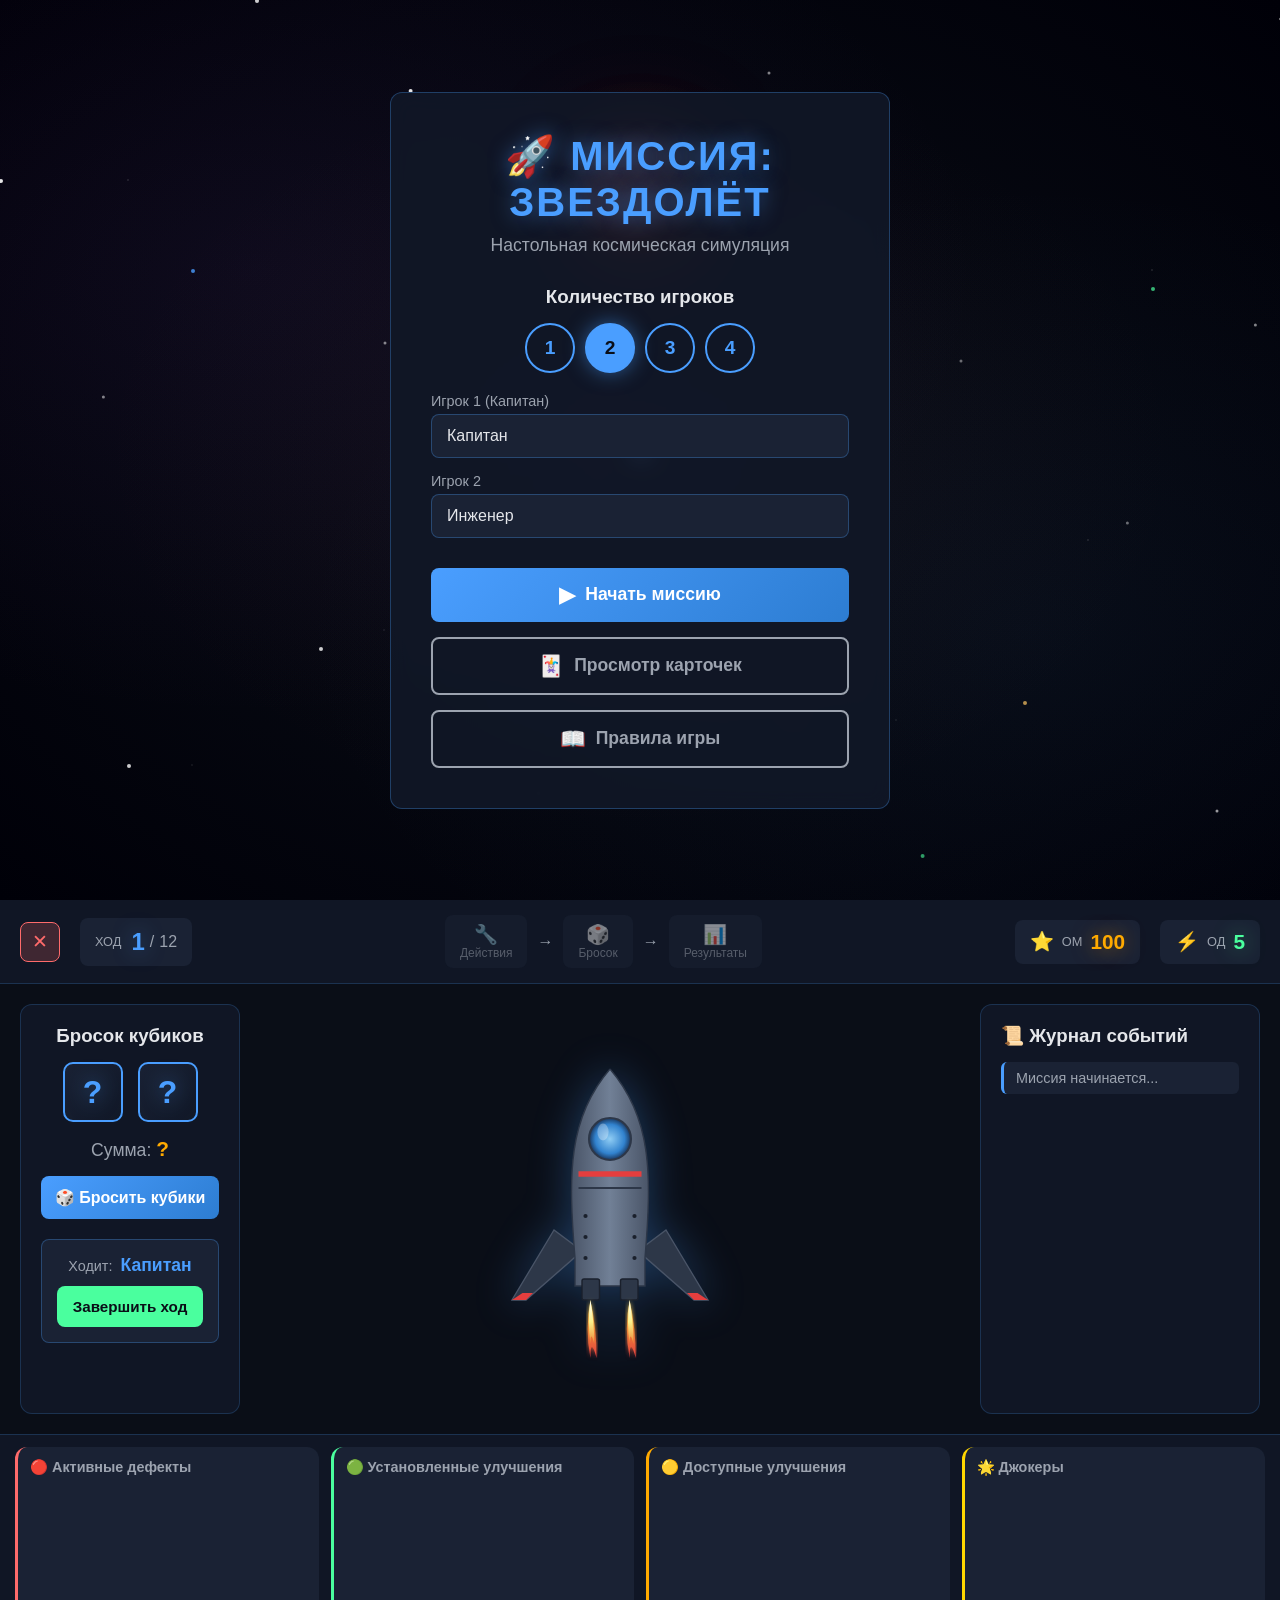
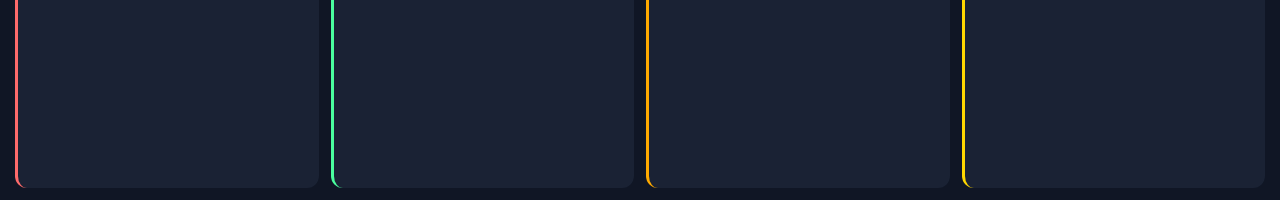
==== commit b87916cb: "fix: исправлена структура HTML для ship-area Восстановлена правильная вложенность div элементов, жур" ====
--- a/index.html
+++ b/index.html
@@ -165,7 +165,6 @@
                         <img src="images/ship.svg" alt="Космический корабль" class="ship-svg">
                     </div>
                 </div>
-                </div>
 
                 <!-- Лог событий -->
                 <div class="event-log">
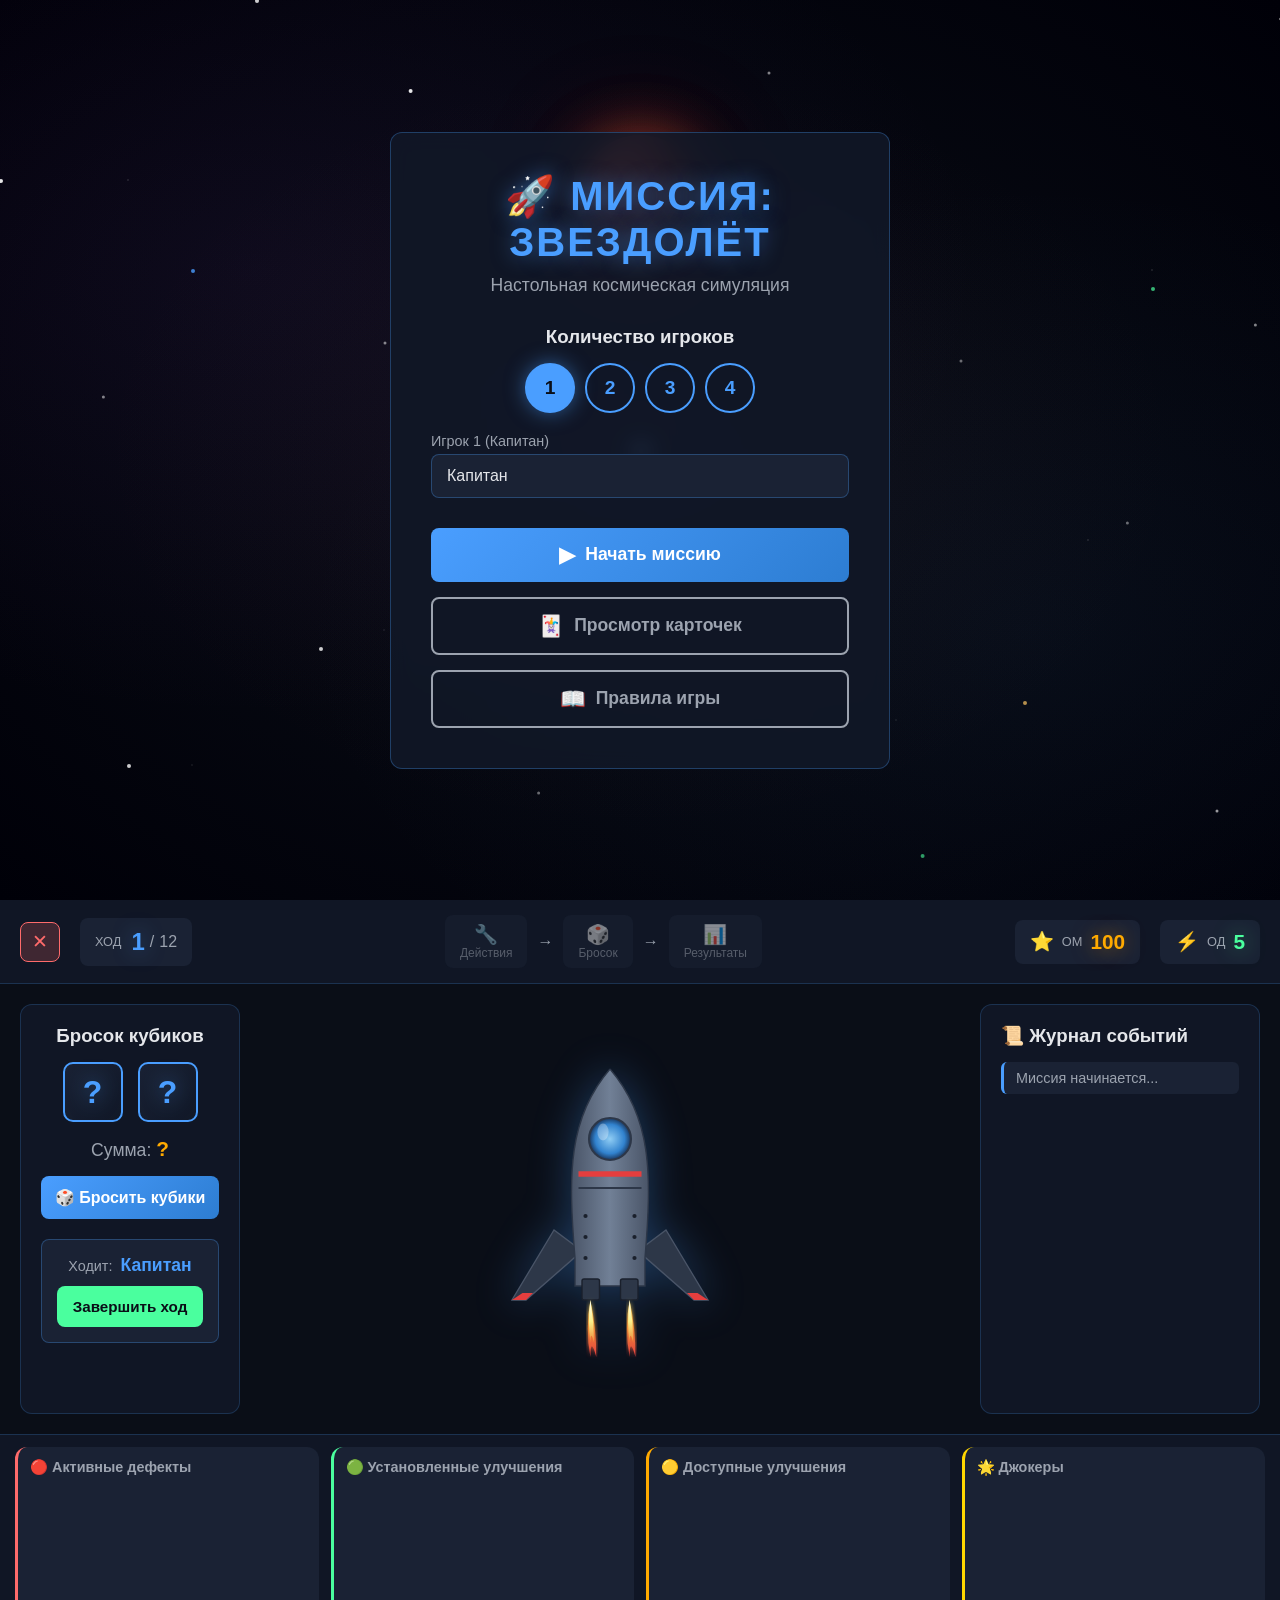
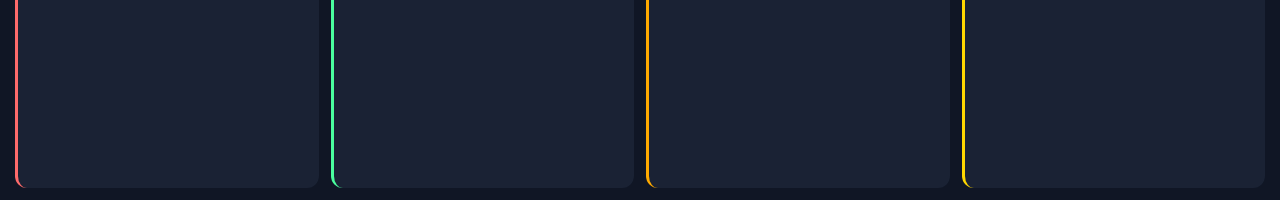
==== commit e1df32b4: "feat: реализованы специальные эффекты дефектов + 1 игрок по умолчанию Специальные эффекты дефектов: " ====
--- a/index.html
+++ b/index.html
@@ -38,8 +38,8 @@
                 <div class="player-setup">
                     <h3>Количество игроков</h3>
                     <div class="player-count-selector">
-                        <button class="player-btn" data-count="1">1</button>
-                        <button class="player-btn active" data-count="2">2</button>
+                        <button class="player-btn active" data-count="1">1</button>
+                        <button class="player-btn" data-count="2">2</button>
                         <button class="player-btn" data-count="3">3</button>
                         <button class="player-btn" data-count="4">4</button>
                     </div>
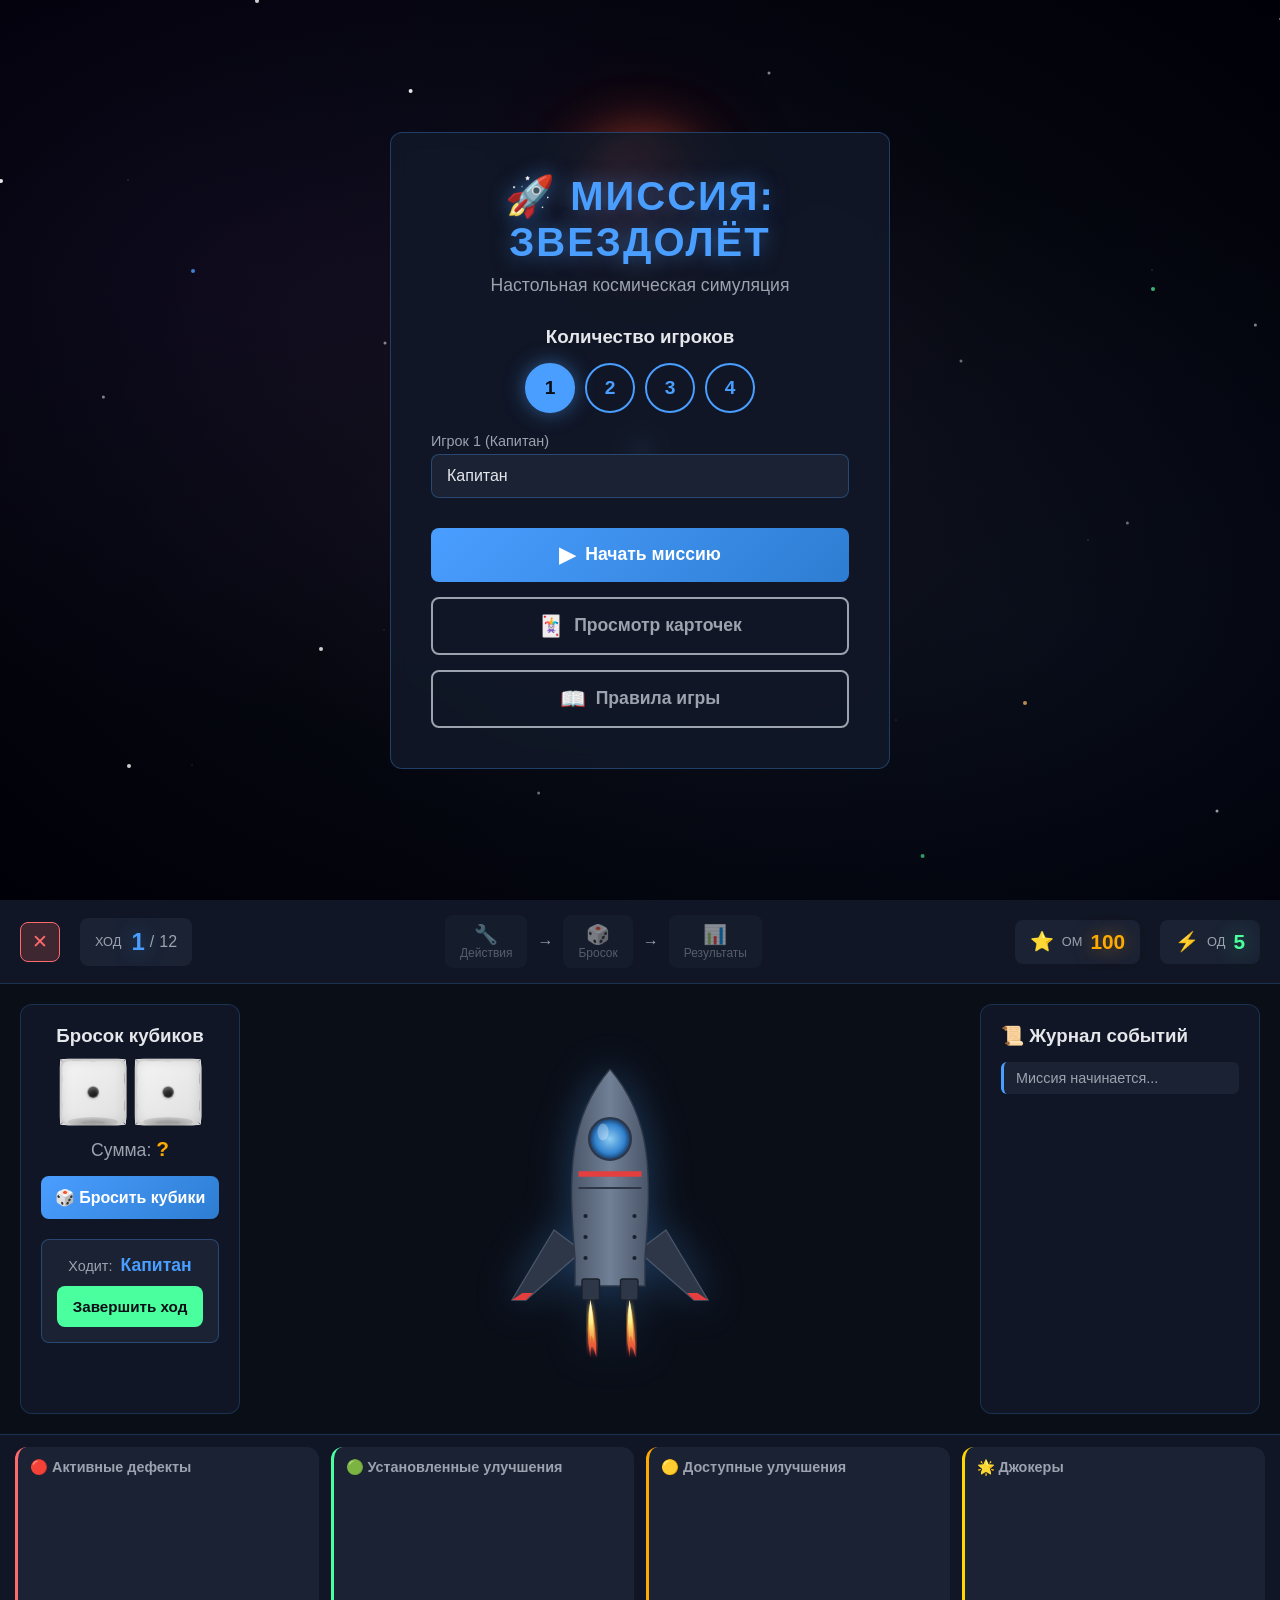
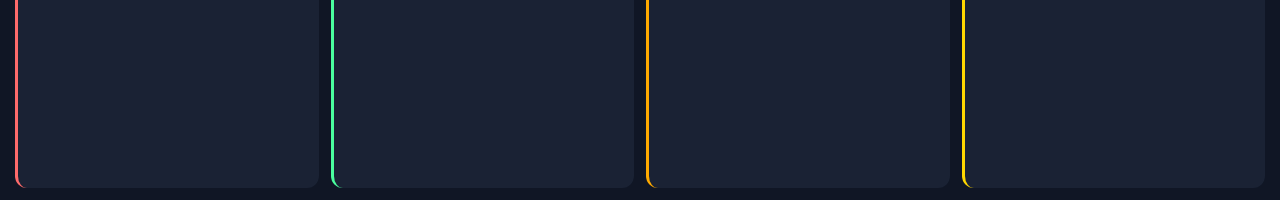
==== commit 7119ae33: "feat: 3D кубики с точками и анимацией вращения - Реалистичные шестигранные 3D кубики с точками - Ани" ====
--- a/index.html
+++ b/index.html
@@ -141,8 +141,26 @@
                 <div class="dice-panel">
                     <h3>Бросок кубиков</h3>
                     <div class="dice-container">
-                        <div id="dice-1" class="dice">?</div>
-                        <div id="dice-2" class="dice">?</div>
+                        <div id="dice-1" class="dice-3d">
+                            <div class="dice-cube">
+                                <div class="dice-face face-1"><span class="dot"></span></div>
+                                <div class="dice-face face-2"><span class="dot"></span><span class="dot"></span></div>
+                                <div class="dice-face face-3"><span class="dot"></span><span class="dot"></span><span class="dot"></span></div>
+                                <div class="dice-face face-4"><span class="dot"></span><span class="dot"></span><span class="dot"></span><span class="dot"></span></div>
+                                <div class="dice-face face-5"><span class="dot"></span><span class="dot"></span><span class="dot"></span><span class="dot"></span><span class="dot"></span></div>
+                                <div class="dice-face face-6"><span class="dot"></span><span class="dot"></span><span class="dot"></span><span class="dot"></span><span class="dot"></span><span class="dot"></span></div>
+                            </div>
+                        </div>
+                        <div id="dice-2" class="dice-3d">
+                            <div class="dice-cube">
+                                <div class="dice-face face-1"><span class="dot"></span></div>
+                                <div class="dice-face face-2"><span class="dot"></span><span class="dot"></span></div>
+                                <div class="dice-face face-3"><span class="dot"></span><span class="dot"></span><span class="dot"></span></div>
+                                <div class="dice-face face-4"><span class="dot"></span><span class="dot"></span><span class="dot"></span><span class="dot"></span></div>
+                                <div class="dice-face face-5"><span class="dot"></span><span class="dot"></span><span class="dot"></span><span class="dot"></span><span class="dot"></span></div>
+                                <div class="dice-face face-6"><span class="dot"></span><span class="dot"></span><span class="dot"></span><span class="dot"></span><span class="dot"></span><span class="dot"></span></div>
+                            </div>
+                        </div>
                     </div>
                     <div class="dice-total">
                         Сумма: <span id="dice-total">?</span>
--- a/css/style.css
+++ b/css/style.css
@@ -764,30 +764,175 @@
     margin-bottom: 15px;
 }
 
-.dice {
+/* === 3D КУБИКИ === */
+.dice-3d {
     width: 60px;
     height: 60px;
-    background: linear-gradient(135deg, var(--bg-card), var(--bg-secondary));
-    border: 2px solid var(--color-primary);
-    border-radius: 10px;
+    perspective: 300px;
+    cursor: pointer;
+    position: relative;
+}
+
+.dice-cube {
+    width: 100%;
+    height: 100%;
+    position: relative;
+    transform-style: preserve-3d;
+    transition: transform 0.1s ease-out;
+}
+
+.dice-face {
+    position: absolute;
+    width: 60px;
+    height: 60px;
+    background: linear-gradient(145deg, #f5f5f5, #e0e0e0);
+    border: 2px solid #ccc;
+    border-radius: 8px;
+    display: grid;
+    padding: 8px;
+    box-sizing: border-box;
+    box-shadow: inset 0 0 10px rgba(0,0,0,0.1);
+}
+
+.dice-face .dot {
+    width: 10px;
+    height: 10px;
+    background: radial-gradient(circle at 30% 30%, #333, #111);
+    border-radius: 50%;
+    box-shadow:
+        inset 0 2px 3px rgba(255,255,255,0.3),
+        0 1px 2px rgba(0,0,0,0.3);
+}
+
+/* Грань 1 - центральная точка */
+.face-1 {
+    transform: rotateY(0deg) translateZ(30px);
     display: flex;
     align-items: center;
     justify-content: center;
-    font-size: 2rem;
-    font-weight: bold;
-    color: var(--color-primary);
-    text-shadow: var(--glow-blue);
-    transition: var(--transition);
-}
-
-.dice.rolling {
-    animation: diceRoll 0.5s ease-in-out;
-}
-
-@keyframes diceRoll {
-    0%, 100% { transform: rotate(0deg) scale(1); }
-    25% { transform: rotate(10deg) scale(1.1); }
-    75% { transform: rotate(-10deg) scale(1.1); }
+}
+
+/* Грань 6 - противоположная 1 */
+.face-6 {
+    transform: rotateY(180deg) translateZ(30px);
+    grid-template-columns: repeat(2, 1fr);
+    grid-template-rows: repeat(3, 1fr);
+    align-items: center;
+    justify-items: center;
+}
+
+/* Грань 2 - диагональ */
+.face-2 {
+    transform: rotateY(-90deg) translateZ(30px);
+    display: flex;
+    justify-content: space-between;
+    align-items: center;
+    flex-direction: column;
+    padding: 10px 25px;
+}
+
+/* Грань 5 - противоположная 2 */
+.face-5 {
+    transform: rotateY(90deg) translateZ(30px);
+    display: grid;
+    grid-template-columns: repeat(3, 1fr);
+    grid-template-rows: repeat(3, 1fr);
+    align-items: center;
+    justify-items: center;
+}
+.face-5 .dot:nth-child(1) { grid-area: 1 / 1; }
+.face-5 .dot:nth-child(2) { grid-area: 1 / 3; }
+.face-5 .dot:nth-child(3) { grid-area: 2 / 2; }
+.face-5 .dot:nth-child(4) { grid-area: 3 / 1; }
+.face-5 .dot:nth-child(5) { grid-area: 3 / 3; }
+
+/* Грань 3 - диагональ */
+.face-3 {
+    transform: rotateX(90deg) translateZ(30px);
+    display: flex;
+    justify-content: space-between;
+    align-items: center;
+    flex-direction: column;
+    padding: 8px;
+}
+.face-3 .dot:nth-child(1) { align-self: flex-end; }
+.face-3 .dot:nth-child(2) { align-self: center; }
+.face-3 .dot:nth-child(3) { align-self: flex-start; }
+
+/* Грань 4 - противоположная 3 */
+.face-4 {
+    transform: rotateX(-90deg) translateZ(30px);
+    display: grid;
+    grid-template-columns: repeat(2, 1fr);
+    grid-template-rows: repeat(2, 1fr);
+    align-items: center;
+    justify-items: center;
+    padding: 10px;
+}
+
+/* Анимация вращения */
+.dice-cube.rolling {
+    animation: diceRoll3D 0.8s cubic-bezier(0.4, 0, 0.2, 1);
+}
+
+@keyframes diceRoll3D {
+    0% {
+        transform: rotateX(0deg) rotateY(0deg) rotateZ(0deg);
+    }
+    20% {
+        transform: rotateX(180deg) rotateY(90deg) rotateZ(45deg);
+    }
+    40% {
+        transform: rotateX(360deg) rotateY(180deg) rotateZ(-30deg);
+    }
+    60% {
+        transform: rotateX(540deg) rotateY(270deg) rotateZ(60deg);
+    }
+    80% {
+        transform: rotateX(680deg) rotateY(340deg) rotateZ(-15deg);
+    }
+    100% {
+        transform: rotateX(720deg) rotateY(360deg) rotateZ(0deg);
+    }
+}
+
+/* Эффект подпрыгивания после броска */
+.dice-3d.landed .dice-cube {
+    animation: diceLand 0.3s ease-out;
+}
+
+@keyframes diceLand {
+    0% { transform: translateY(-15px); }
+    50% { transform: translateY(3px); }
+    70% { transform: translateY(-5px); }
+    100% { transform: translateY(0); }
+}
+
+/* Финальные позиции для каждого числа */
+/* face-1: front, face-6: back, face-2: left, face-5: right, face-3: top, face-4: bottom */
+.dice-cube[data-value="1"] { transform: rotateX(0deg) rotateY(0deg); }
+.dice-cube[data-value="2"] { transform: rotateX(0deg) rotateY(90deg); }
+.dice-cube[data-value="3"] { transform: rotateX(-90deg) rotateY(0deg); }
+.dice-cube[data-value="4"] { transform: rotateX(90deg) rotateY(0deg); }
+.dice-cube[data-value="5"] { transform: rotateX(0deg) rotateY(-90deg); }
+.dice-cube[data-value="6"] { transform: rotateX(0deg) rotateY(180deg); }
+
+/* Подсветка при наведении */
+.dice-3d:hover .dice-cube {
+    filter: brightness(1.1);
+}
+
+/* Тень под кубиком */
+.dice-3d::after {
+    content: '';
+    position: absolute;
+    bottom: -5px;
+    left: 50%;
+    transform: translateX(-50%);
+    width: 50px;
+    height: 10px;
+    background: radial-gradient(ellipse, rgba(0,0,0,0.3), transparent);
+    border-radius: 50%;
 }
 
 .dice-total {
@@ -866,7 +1011,8 @@
     box-shadow: 0 10px 50px rgba(0, 0, 0, 0.8), var(--glow-green);
 }
 
-.event-notification.defect {
+.event-notification.defect,
+.event-notification.crash {
     border-color: var(--color-danger);
     box-shadow: 0 10px 50px rgba(0, 0, 0, 0.8), var(--glow-red);
 }
@@ -910,6 +1056,53 @@
 
 .event-notification.breakdown .event-title {
     color: var(--color-warning);
+}
+
+.event-notification.crash .event-title {
+    color: var(--color-danger);
+}
+
+/* Индикатор изменения очков в уведомлении */
+.event-points {
+    font-size: 1.2rem;
+    font-weight: bold;
+    margin-top: 8px;
+    padding: 4px 12px;
+    border-radius: 20px;
+    display: inline-block;
+}
+
+.event-points.points-up {
+    color: #4ade80;
+    background: rgba(74, 222, 128, 0.2);
+    text-shadow: 0 0 10px rgba(74, 222, 128, 0.5);
+}
+
+.event-points.points-down {
+    color: #f87171;
+    background: rgba(248, 113, 113, 0.2);
+    text-shadow: 0 0 10px rgba(248, 113, 113, 0.5);
+}
+
+/* Анимация ОМ в шапке */
+@keyframes flashUp {
+    0% { transform: scale(1); color: inherit; }
+    50% { transform: scale(1.3); color: #4ade80; text-shadow: 0 0 20px rgba(74, 222, 128, 0.8); }
+    100% { transform: scale(1); color: inherit; }
+}
+
+@keyframes flashDown {
+    0% { transform: scale(1); color: inherit; }
+    50% { transform: scale(1.3); color: #f87171; text-shadow: 0 0 20px rgba(248, 113, 113, 0.8); }
+    100% { transform: scale(1); color: inherit; }
+}
+
+.points-flash-up {
+    animation: flashUp 0.6s ease-out;
+}
+
+.points-flash-down {
+    animation: flashDown 0.6s ease-out;
 }
 
 .ship-visual {
@@ -1056,6 +1249,13 @@
     padding: 12px;
     overflow: visible;
     min-width: 0;
+    cursor: pointer;
+    transition: background-color 0.2s ease, box-shadow 0.2s ease;
+}
+
+.cards-section:hover {
+    background: rgba(255, 255, 255, 0.03);
+    box-shadow: 0 0 10px rgba(255, 255, 255, 0.05);
 }
 
 .cards-section h3 {
@@ -1155,6 +1355,61 @@
     color: #ffd700;
 }
 
+/* === УРОВНИ КРИТИЧНОСТИ МИНИ-КАРТОЧЕК === */
+.mini-card.level-easy {
+    border-left: 3px solid #4ade80;
+    background: linear-gradient(135deg, rgba(74, 222, 128, 0.1), var(--bg-secondary));
+}
+
+.mini-card.level-easy .mini-card-type {
+    color: #4ade80;
+}
+
+.mini-card.level-medium {
+    border-left: 3px solid #facc15;
+    background: linear-gradient(135deg, rgba(250, 204, 21, 0.1), var(--bg-secondary));
+}
+
+.mini-card.level-medium .mini-card-type {
+    color: #facc15;
+}
+
+.mini-card.level-hard {
+    border-left: 3px solid #fb923c;
+    background: linear-gradient(135deg, rgba(251, 146, 60, 0.1), var(--bg-secondary));
+}
+
+.mini-card.level-hard .mini-card-type {
+    color: #fb923c;
+}
+
+.mini-card.level-extreme {
+    border-left: 3px solid #f87171;
+    background: linear-gradient(135deg, rgba(248, 113, 113, 0.15), var(--bg-secondary));
+}
+
+.mini-card.level-extreme .mini-card-type {
+    color: #f87171;
+}
+
+.mini-card.level-special {
+    border-left: 3px solid #c084fc;
+    background: linear-gradient(135deg, rgba(192, 132, 252, 0.1), var(--bg-secondary));
+}
+
+.mini-card.level-special .mini-card-type {
+    color: #c084fc;
+}
+
+.mini-card.level-joker {
+    border-left: 3px solid #ffd700;
+    background: linear-gradient(135deg, rgba(255, 215, 0, 0.1), var(--bg-secondary));
+}
+
+.mini-card.level-joker .mini-card-type {
+    color: #ffd700;
+}
+
 .mini-card-id {
     font-size: 0.7rem;
     color: var(--color-text-dim);
@@ -1169,14 +1424,30 @@
     line-height: 1.2;
 }
 
+.mini-card-triggers {
+    display: flex;
+    flex-wrap: wrap;
+    gap: 4px;
+    margin-bottom: 4px;
+}
+
 .mini-card-trigger {
-    font-size: 0.75rem;
+    font-size: 0.7rem;
     color: var(--color-primary);
-    margin-bottom: 4px;
-    padding: 3px 6px;
+    padding: 2px 5px;
     background: rgba(74, 158, 255, 0.15);
     border-radius: 4px;
     display: inline-block;
+}
+
+.mini-card-trigger.positive {
+    color: #4ade80;
+    background: rgba(74, 222, 128, 0.15);
+}
+
+.mini-card-trigger.negative {
+    color: #f87171;
+    background: rgba(248, 113, 113, 0.15);
 }
 
 .mini-card-effect {
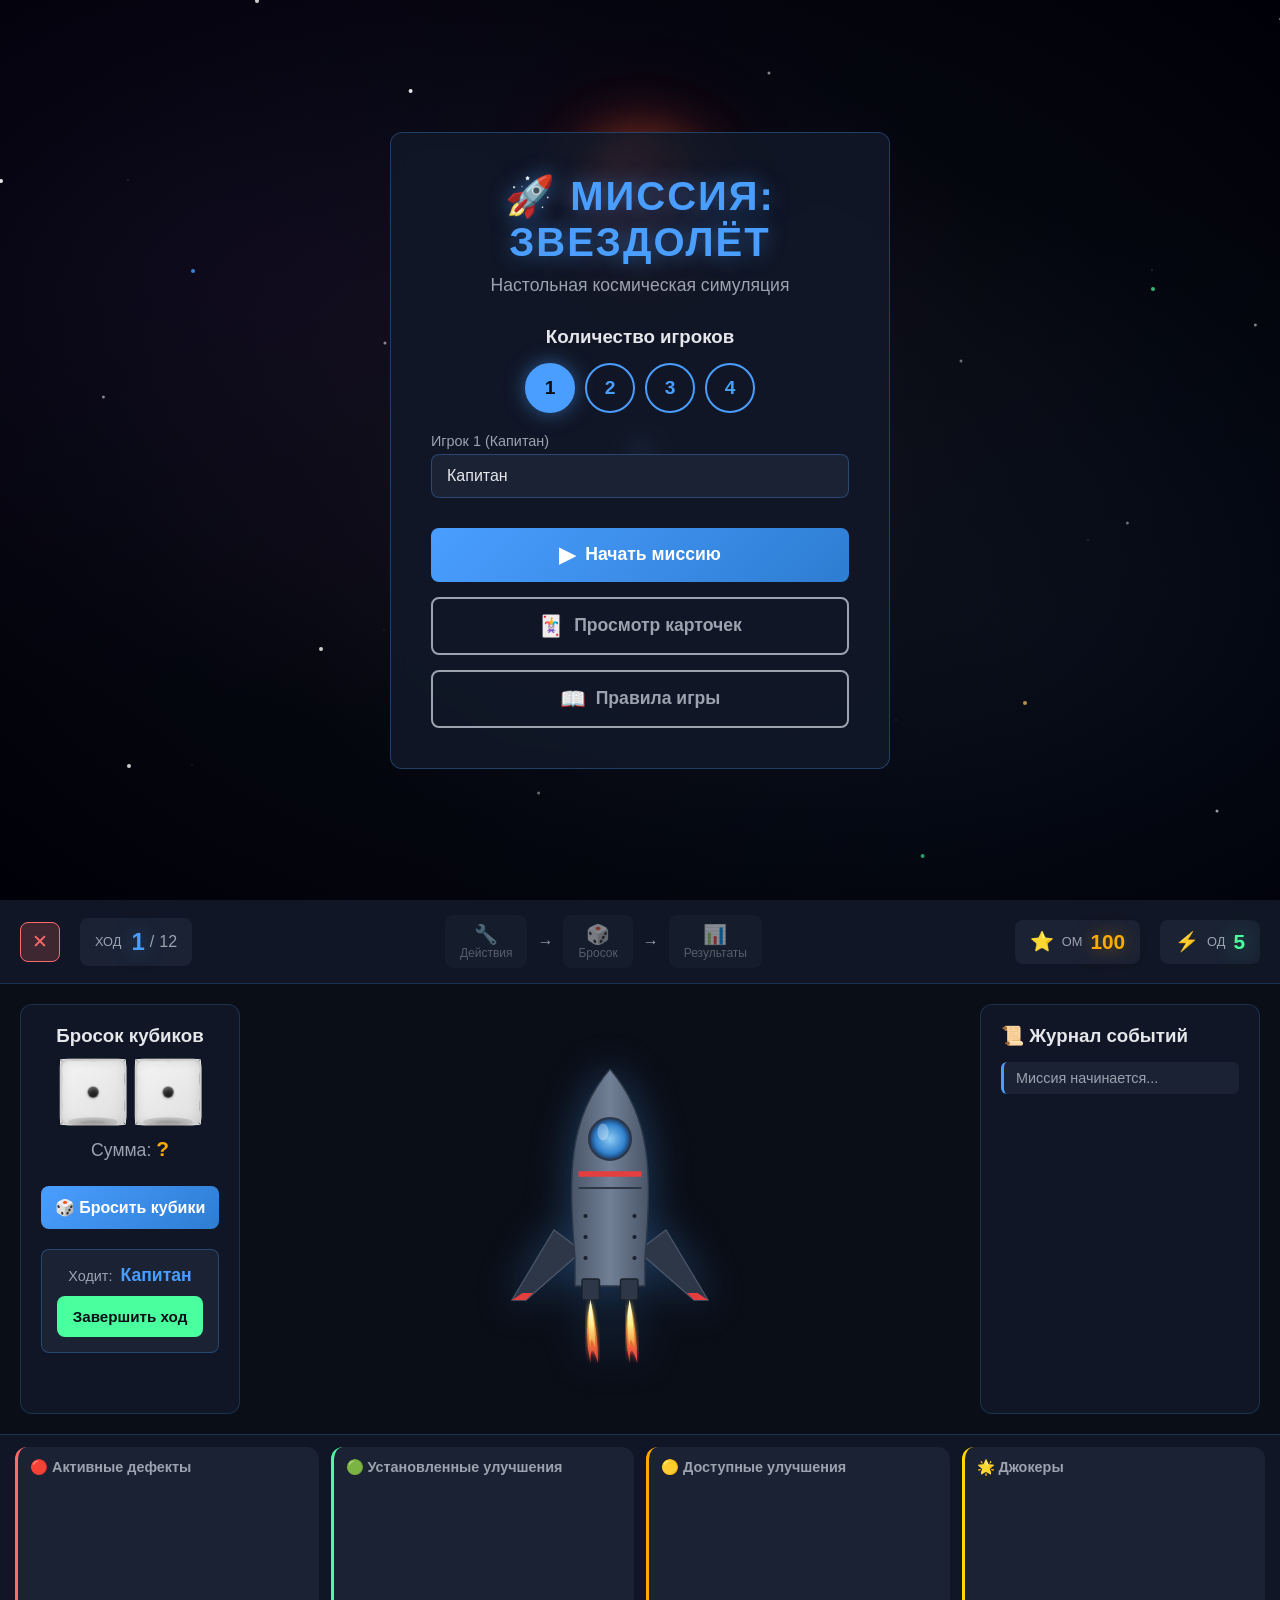
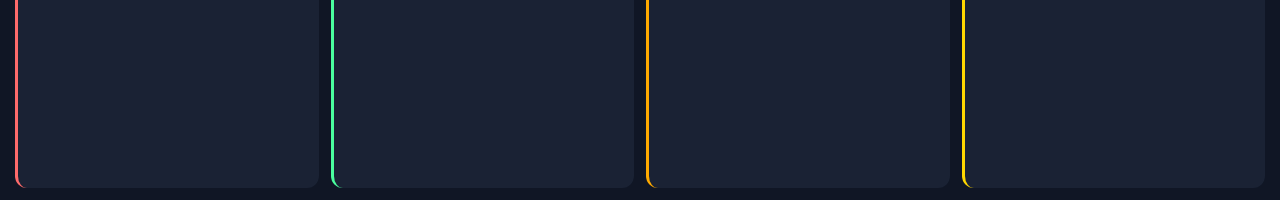
==== commit 49f71fb1: "feat: улучшена механика джокеров и дефектов - Стоимость взятия джокера изменена с 1 на 4 ОД - Реализ" ====
--- a/index.html
+++ b/index.html
@@ -165,6 +165,7 @@
                     <div class="dice-total">
                         Сумма: <span id="dice-total">?</span>
                     </div>
+                    <div id="joker-actions" class="joker-actions"></div>
                     <button id="roll-dice" class="btn-dice">🎲 Бросить кубики</button>
 
                     <!-- Текущий игрок -->
--- a/css/style.css
+++ b/css/style.css
@@ -1355,9 +1355,39 @@
     color: #ffd700;
 }
 
+/* Доступные для взятия джокеры */
+.mini-card.available-joker {
+    border: 2px dashed #ffd700;
+    background: linear-gradient(135deg, rgba(255, 215, 0, 0.1), var(--bg-secondary));
+    animation: joker-pulse 1.5s ease-in-out infinite;
+}
+
+.mini-card.available-joker:hover {
+    border-style: solid;
+    box-shadow: 0 0 20px rgba(255, 215, 0, 0.5);
+}
+
+.mini-card.available-joker .mini-card-type {
+    color: #ffd700;
+}
+
+.mini-card.available-joker .mini-card-type::after {
+    content: ' (взять)';
+    font-size: 0.7em;
+}
+
+@keyframes joker-pulse {
+    0%, 100% { opacity: 1; }
+    50% { opacity: 0.7; }
+}
+
 /* === УРОВНИ КРИТИЧНОСТИ МИНИ-КАРТОЧЕК === */
-.mini-card.level-easy {
-    border-left: 3px solid #4ade80;
+/* Уровни критичности - повышенная специфичность для перекрытия стилей типов */
+.mini-card.level-easy,
+.mini-card.available.level-easy,
+.mini-card.feature.level-easy,
+.mini-card.upgrade.level-easy {
+    border-left: 3px solid #4ade80 !important;
     background: linear-gradient(135deg, rgba(74, 222, 128, 0.1), var(--bg-secondary));
 }
 
@@ -1365,8 +1395,11 @@
     color: #4ade80;
 }
 
-.mini-card.level-medium {
-    border-left: 3px solid #facc15;
+.mini-card.level-medium,
+.mini-card.available.level-medium,
+.mini-card.feature.level-medium,
+.mini-card.upgrade.level-medium {
+    border-left: 3px solid #facc15 !important;
     background: linear-gradient(135deg, rgba(250, 204, 21, 0.1), var(--bg-secondary));
 }
 
@@ -1374,8 +1407,11 @@
     color: #facc15;
 }
 
-.mini-card.level-hard {
-    border-left: 3px solid #fb923c;
+.mini-card.level-hard,
+.mini-card.available.level-hard,
+.mini-card.feature.level-hard,
+.mini-card.upgrade.level-hard {
+    border-left: 3px solid #fb923c !important;
     background: linear-gradient(135deg, rgba(251, 146, 60, 0.1), var(--bg-secondary));
 }
 
@@ -1383,8 +1419,11 @@
     color: #fb923c;
 }
 
-.mini-card.level-extreme {
-    border-left: 3px solid #f87171;
+.mini-card.level-extreme,
+.mini-card.available.level-extreme,
+.mini-card.feature.level-extreme,
+.mini-card.upgrade.level-extreme {
+    border-left: 3px solid #f87171 !important;
     background: linear-gradient(135deg, rgba(248, 113, 113, 0.15), var(--bg-secondary));
 }
 
@@ -1392,8 +1431,11 @@
     color: #f87171;
 }
 
-.mini-card.level-special {
-    border-left: 3px solid #c084fc;
+.mini-card.level-special,
+.mini-card.available.level-special,
+.mini-card.feature.level-special,
+.mini-card.upgrade.level-special {
+    border-left: 3px solid #c084fc !important;
     background: linear-gradient(135deg, rgba(192, 132, 252, 0.1), var(--bg-secondary));
 }
 
@@ -1401,8 +1443,9 @@
     color: #c084fc;
 }
 
-.mini-card.level-joker {
-    border-left: 3px solid #ffd700;
+.mini-card.level-joker,
+.mini-card.joker.level-joker {
+    border-left: 3px solid #ffd700 !important;
     background: linear-gradient(135deg, rgba(255, 215, 0, 0.1), var(--bg-secondary));
 }
 
@@ -2053,3 +2096,35 @@
 ::-webkit-scrollbar-thumb:hover {
     background: #5aafff;
 }
+
+/* === КНОПКИ ИНТЕРАКТИВНЫХ ДЖОКЕРОВ === */
+.joker-actions {
+    display: flex;
+    flex-direction: column;
+    gap: 8px;
+    margin: 10px 0;
+}
+
+.btn-joker-action {
+    background: linear-gradient(135deg, #9b59b6 0%, #8e44ad 100%);
+    color: white;
+    border: none;
+    padding: 10px 16px;
+    border-radius: 8px;
+    font-size: 13px;
+    font-weight: 500;
+    cursor: pointer;
+    transition: all 0.3s ease;
+    text-align: left;
+    box-shadow: 0 2px 10px rgba(155, 89, 182, 0.3);
+}
+
+.btn-joker-action:hover {
+    background: linear-gradient(135deg, #a569bd 0%, #9b59b6 100%);
+    transform: translateY(-2px);
+    box-shadow: 0 4px 15px rgba(155, 89, 182, 0.5);
+}
+
+.btn-joker-action:active {
+    transform: translateY(0);
+}
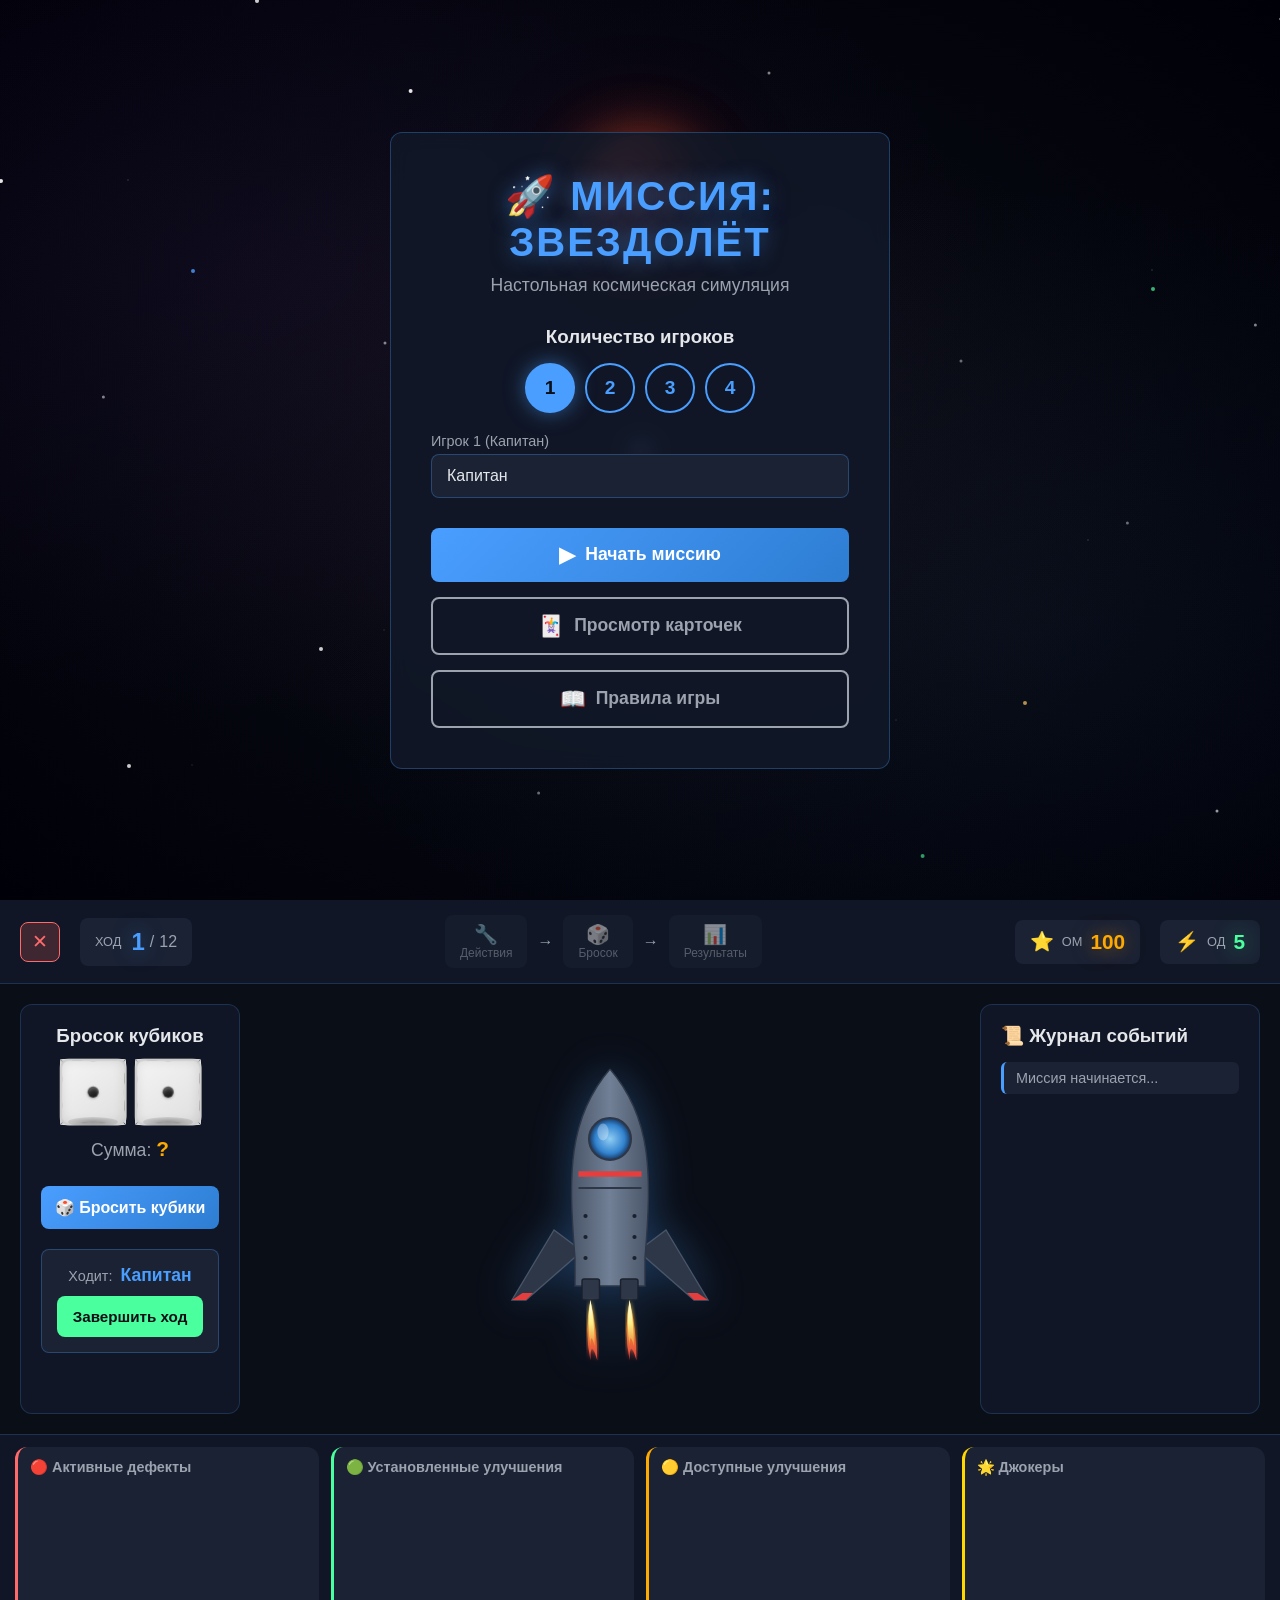
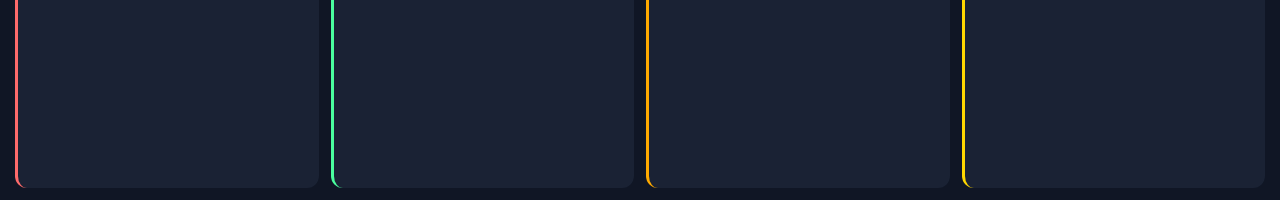
==== commit 1ea9cdbc: "refactor: папка zvezdolet стала корнем репозитория - Удалена вложенная папка zvezdolet - Файлы тепер" ====
--- a/index.html
+++ b/index.html
@@ -257,6 +257,24 @@
             </div>
         </div>
 
+        <!-- Модальное окно J02 - Модуль квантовой удачи -->
+        <div id="j02-modal" class="j02-modal">
+            <div class="j02-modal-content">
+                <h3>🎲 Модуль квантовой удачи</h3>
+                <p id="j02-modal-text">Квантовые кости меняют вероятности...</p>
+                <div class="j02-dice-display">
+                    <div id="j02-dice-1" class="j02-dice">?</div>
+                    <span class="j02-plus">+</span>
+                    <div id="j02-dice-2" class="j02-dice">?</div>
+                    <span class="j02-equals">=</span>
+                    <div id="j02-total" class="j02-total">?</div>
+                </div>
+                <div id="j02-buttons" class="j02-buttons">
+                    <!-- Кнопки добавляются динамически -->
+                </div>
+            </div>
+        </div>
+
         <!-- Модальное окно правил -->
         <div id="rules-modal" class="rules-modal">
             <div class="rules-modal-content">
--- a/css/style.css
+++ b/css/style.css
@@ -1893,6 +1893,17 @@
     cursor: not-allowed;
 }
 
+.modal-hint {
+    padding: 10px 15px;
+    background: rgba(74, 158, 255, 0.15);
+    border: 1px solid rgba(74, 158, 255, 0.3);
+    border-radius: 8px;
+    color: var(--color-primary);
+    font-size: 0.9rem;
+    text-align: center;
+    margin-bottom: 10px;
+}
+
 .btn-cancel {
     background: transparent;
     border: 1px solid var(--color-text-dim);
@@ -2128,3 +2139,184 @@
 .btn-joker-action:active {
     transform: translateY(0);
 }
+
+/* === МОДАЛЬНОЕ ОКНО J02 - МОДУЛЬ КВАНТОВОЙ УДАЧИ === */
+.j02-modal {
+    display: none;
+    position: fixed;
+    top: 0;
+    left: 0;
+    width: 100%;
+    height: 100%;
+    background: rgba(0, 0, 0, 0.9);
+    z-index: 7000;
+    justify-content: center;
+    align-items: center;
+    padding: 20px;
+    backdrop-filter: blur(5px);
+}
+
+.j02-modal.active {
+    display: flex;
+    animation: fadeIn 0.3s ease-out;
+}
+
+@keyframes fadeIn {
+    from { opacity: 0; }
+    to { opacity: 1; }
+}
+
+.j02-modal-content {
+    background: linear-gradient(145deg, var(--bg-secondary), #151b2a);
+    border-radius: var(--border-radius);
+    padding: 30px 40px;
+    max-width: 450px;
+    width: 100%;
+    position: relative;
+    border: 2px solid #a855f7;
+    box-shadow:
+        0 0 30px rgba(168, 85, 247, 0.4),
+        0 20px 50px rgba(0, 0, 0, 0.5);
+    text-align: center;
+    animation: scaleIn 0.3s ease-out;
+}
+
+@keyframes scaleIn {
+    from { transform: scale(0.8); opacity: 0; }
+    to { transform: scale(1); opacity: 1; }
+}
+
+.j02-modal-content h3 {
+    color: #a855f7;
+    font-size: 1.4rem;
+    margin-bottom: 10px;
+    text-shadow: 0 0 10px rgba(168, 85, 247, 0.5);
+}
+
+.j02-modal-content p {
+    color: var(--color-text-dim);
+    margin-bottom: 20px;
+    font-size: 1rem;
+    line-height: 1.4;
+}
+
+.j02-dice-display {
+    display: flex;
+    justify-content: center;
+    align-items: center;
+    gap: 20px;
+    margin: 25px 0;
+    padding: 20px;
+    background: rgba(0, 0, 0, 0.3);
+    border-radius: 12px;
+    border: 1px solid rgba(168, 85, 247, 0.3);
+}
+
+.j02-dice {
+    display: flex;
+    justify-content: center;
+    align-items: center;
+    width: 60px;
+    height: 60px;
+    background: linear-gradient(145deg, #f5f5f5, #e0e0e0);
+    border: 2px solid #ccc;
+    border-radius: 10px;
+    font-size: 2rem;
+    font-weight: bold;
+    color: #333;
+    box-shadow:
+        inset 0 0 10px rgba(0, 0, 0, 0.1),
+        0 4px 10px rgba(0, 0, 0, 0.3);
+}
+
+.j02-plus {
+    font-size: 1.5rem;
+    color: var(--color-text-dim);
+}
+
+.j02-equals {
+    font-size: 1.5rem;
+    color: var(--color-text-dim);
+}
+
+.j02-total {
+    font-size: 2rem;
+    font-weight: bold;
+    color: var(--color-warning);
+    text-shadow: 0 0 10px rgba(255, 170, 0, 0.5);
+}
+
+.j02-buttons {
+    display: flex;
+    flex-direction: column;
+    gap: 12px;
+    margin-top: 20px;
+}
+
+.btn-j02 {
+    display: flex;
+    align-items: center;
+    justify-content: center;
+    gap: 10px;
+    padding: 14px 20px;
+    background: linear-gradient(135deg, #9333ea, #7c3aed);
+    border: none;
+    border-radius: 10px;
+    color: white;
+    font-size: 1rem;
+    font-weight: 600;
+    cursor: pointer;
+    transition: all 0.3s ease;
+    box-shadow: 0 4px 15px rgba(147, 51, 234, 0.4);
+}
+
+.btn-j02:hover {
+    background: linear-gradient(135deg, #a855f7, #8b5cf6);
+    transform: translateY(-2px);
+    box-shadow: 0 6px 20px rgba(168, 85, 247, 0.5);
+}
+
+.btn-j02:active {
+    transform: translateY(0);
+}
+
+.btn-j02-skip {
+    background: transparent;
+    border: 2px solid var(--color-text-dim);
+    color: var(--color-text-dim);
+    box-shadow: none;
+}
+
+.btn-j02-skip:hover {
+    background: rgba(255, 255, 255, 0.1);
+    border-color: var(--color-text);
+    color: var(--color-text);
+    box-shadow: none;
+}
+
+/* Адаптивность для J02 модала */
+@media (max-width: 480px) {
+    .j02-modal-content {
+        padding: 20px;
+    }
+
+    .j02-modal-content h3 {
+        font-size: 1.2rem;
+    }
+
+    .j02-dice {
+        width: 50px;
+        height: 50px;
+        font-size: 1.6rem;
+    }
+
+    .j02-dice-display {
+        gap: 15px;
+        padding: 15px;
+    }
+
+    .btn-j02 {
+        padding: 12px 16px;
+        font-size: 0.9rem;
+    }
+}
